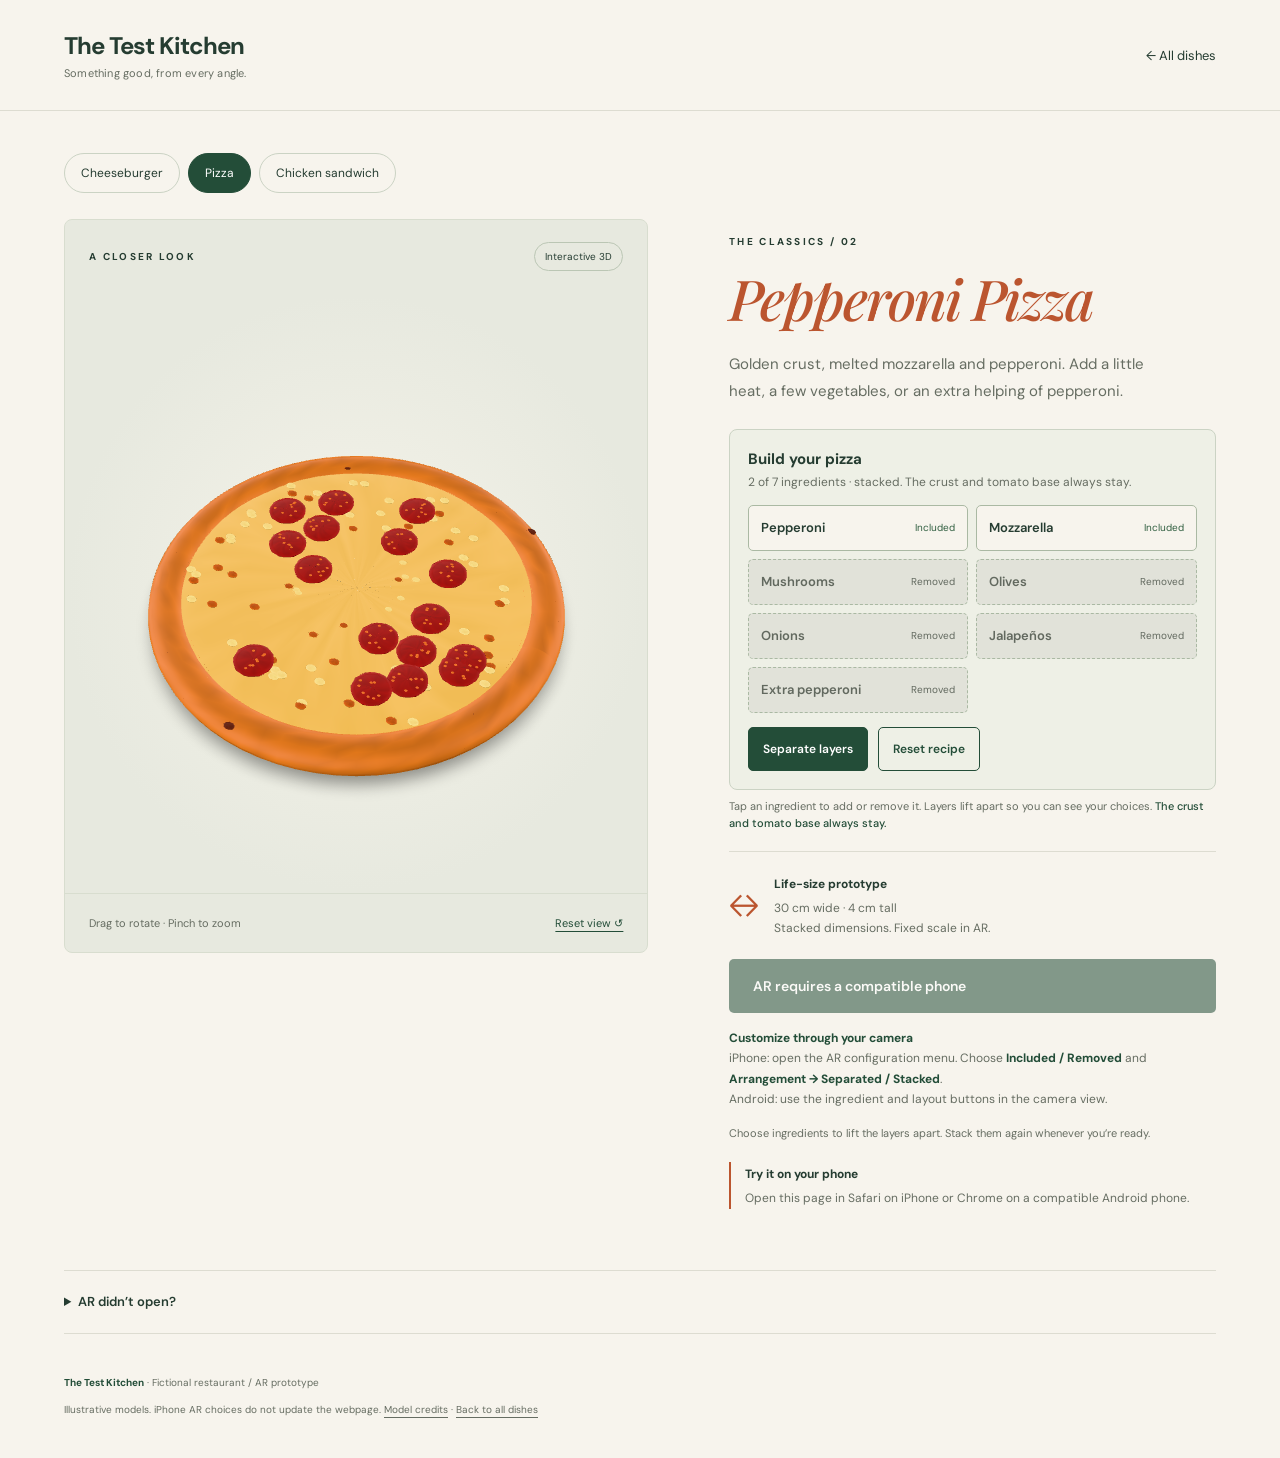
==== dish.html @ 6993d79f "Add pizza and chicken sandwich to a shared AR menu Add menu.html and a separate data-driven viewer f" ====
<!doctype html>
<html lang="en"><head><meta charset="utf-8"><meta name="viewport" content="width=device-width,initial-scale=1"><meta name="theme-color" content="#f7f4ed"><title>Customize your dish · The Test Kitchen</title><link rel="stylesheet" href="styles.css?v=ios-recipe-3"><link rel="stylesheet" href="menu.css?v=menu-1"><script type="module" src="model-viewer.min.js"></script><script type="module" src="dish-viewer.js?v=menu-1"></script></head>
<body><header class="site-header"><a class="wordmark" href="menu.html">The Test Kitchen<span>Something good, from every angle.</span></a><a class="back-link" href="menu.html">← All dishes</a></header>
<main><nav class="dish-nav" aria-label="Choose your dish"><a href="./?v=ios-recipe-3">Cheeseburger</a><a href="dish.html?dish=pizza" data-dish-link="pizza">Pizza</a><a href="dish.html?dish=chicken" data-dish-link="chicken">Chicken sandwich</a></nav>
<section class="experience" aria-labelledby="dish-title"><div class="viewer-panel"><div class="viewer-topline"><span class="eyebrow">A closer look</span><span class="badge">Interactive 3D</span></div>
<model-viewer class="is-loading" id="dish" animation-name="Separate layers" alt="A customizable food prototype" camera-controls touch-action="pan-y" shadow-intensity="1" shadow-softness="1" exposure="1" min-camera-orbit="auto 10deg 0.3m" max-camera-orbit="auto 90deg 1.5m" ar ar-modes="webxr quick-look" ar-scale="fixed" ar-placement="floor" xr-environment loading="eager">
<button slot="ar-button" class="native-ar-button" disabled>View on your table <span aria-hidden="true">↗</span></button><div slot="progress-bar" class="loading-indicator" id="loading-indicator"><span class="spinner" aria-hidden="true"></span>Preparing your dish…</div>
<div class="ar-customizer" id="ar-customizer" role="group" aria-label="Customize your dish in AR"><div class="ar-customizer-title"><strong data-dish-short>Build your dish</strong><p id="ar-recipe-status" role="status" aria-live="polite"></p></div><div class="ingredient-grid" data-ingredient-grid></div><div class="recipe-actions"><button type="button" data-layout disabled>Separate layers</button><button type="button" data-reset disabled>Reset recipe</button></div><p class="ar-placement-hint">Move your phone slowly to find the table, then tap to place.</p><p class="ar-tracking-hint">Finding your table again… Move your phone slowly.</p></div>
</model-viewer><div class="viewer-bottomline"><span>Drag to rotate · Pinch to zoom</span><button class="text-button" id="reset-view" disabled>Reset view ↺</button></div></div>
<div class="details"><p class="eyebrow" id="dish-number">The classics</p><h1 id="dish-title">Your dish.</h1><p class="description" id="dish-description"></p><div class="recipe-customizer"><div class="recipe-heading"><strong data-dish-short>Build your dish</strong><p id="recipe-status" role="status" aria-live="polite"></p></div><div class="ingredient-grid" data-ingredient-grid></div><div class="recipe-actions"><button type="button" data-layout disabled>Separate layers</button><button type="button" data-reset disabled>Reset recipe</button></div></div>
<p class="customizer-note">Tap an ingredient to add or remove it. Layers lift apart so you can see your choices. <strong data-base-note></strong></p><div class="size-note"><span class="size-icon" aria-hidden="true">↔</span><div><strong>Life-size prototype</strong><p><span id="dish-size"></span><br>Stacked dimensions. Fixed scale in AR.</p></div></div>
<button id="launch-ar" class="primary-button" disabled>Loading your dish…</button><p class="ar-instructions"><strong>Customize through your camera</strong><br>iPhone: open the AR configuration menu. Choose <strong>Included / Removed</strong> and <strong>Arrangement → Separated / Stacked</strong>.<br>Android: use the ingredient and layout buttons in the camera view.</p><p id="viewer-status" class="status" role="status" aria-live="polite">The model is loading.</p><button id="retry-ios" class="text-button" hidden>Retry iPhone AR</button><button id="retry" class="text-button" hidden>Try loading again</button><div class="phone-note" id="phone-note" hidden><strong>Try it on your phone</strong><p>Open this page in Safari on iPhone or Chrome on a compatible Android phone.</p></div><noscript><p>Enable JavaScript to customize this dish. <a href="menu.html">Back to all dishes</a>.</p></noscript></div></section>
<details class="help dish-help"><summary>AR didn’t open?</summary><p>Open the page in Safari on iPhone or Chrome on an AR-compatible Android phone. Avoid a social app’s built-in browser. On iPhone, choose AR if the viewer opens in Object mode. If camera placement is unavailable, you can still explore the dish in 3D.</p><p><a id="ios-fallback" rel="ar" aria-disabled="true"><img src="ar-icon.svg" width="18" height="18" alt=""> Open the iPhone AR file</a></p></details></main><footer><p><strong>The Test Kitchen</strong> · Fictional restaurant / AR prototype</p><p>Illustrative models. iPhone AR choices do not update the webpage. <a href="MENU-ASSETS.txt">Model credits</a> · <a href="menu.html">Back to all dishes</a></p></footer></body></html>
---- styles.css ----
@import url('https://fonts.googleapis.com/css2?family=DM+Sans:wght@400;500;600;700&family=Playfair+Display:ital,wght@0,500;0,600;1,500&display=swap');
:root{font-family:'DM Sans',Arial,sans-serif;color:#253c31;background:#f7f4ed;font-synthesis:none;--green:#234d38;--muted:#666d62;--line:#dddcd1;--orange:#bb552f}
*{box-sizing:border-box}body{margin:0}a{color:inherit;text-underline-offset:4px}button{font:inherit;cursor:pointer}button:disabled{cursor:default;opacity:.55}button:focus-visible,a:focus-visible,summary:focus-visible{outline:3px solid #bb552f;outline-offset:5px}[hidden]{display:none!important}
.site-header{max-width:1440px;margin:auto;padding:30px 5%;display:flex;align-items:center;justify-content:space-between;border-bottom:1px solid var(--line);gap:24px}.wordmark{text-decoration:none;font-size:24px;font-weight:700;letter-spacing:-1px}.wordmark span{display:block;font-size:11px;letter-spacing:.2px;font-weight:400;margin-top:5px;color:var(--muted)}.back-link{font-size:13px;text-decoration:none}main{max-width:1440px;margin:auto;padding:42px 5% 0}.experience{display:grid;grid-template-columns:minmax(0,1.2fr) minmax(0,1fr);gap:7%;align-items:center}.viewer-panel{position:relative;background:#e7e9df;border:1px solid #d8ddcf;border-radius:8px;min-width:0;overflow:hidden}.viewer-topline,.viewer-bottomline{display:flex;justify-content:space-between;align-items:center;padding:22px 24px;gap:12px}.eyebrow{text-transform:uppercase;letter-spacing:2.3px;font-size:10px;font-weight:700;margin:0 0 20px}.viewer-topline .eyebrow{margin:0}.badge{font-size:10px;padding:7px 10px;border:1px solid #bbc6b4;border-radius:20px}.viewer-bottomline{font-size:11px;color:var(--muted);border-top:1px solid #d8ddcf;padding:18px 24px}model-viewer{width:100%;height:440px;--poster-color:transparent;--progress-bar-color:var(--green);background:radial-gradient(ellipse at center,#f5f3e9 0%,#e7e9df 70%)}.details{padding:16px 0}h1{font-family:'Playfair Display',Georgia,serif;font-size:clamp(38px,4.4vw,66px);font-weight:500;line-height:1.08;letter-spacing:-2px;margin:0 0 22px}h1 em{font-weight:500;color:var(--orange)}.description{color:var(--muted);font-size:15px;line-height:1.8;max-width:430px}.ingredients{display:flex;flex-wrap:wrap;gap:7px;margin:23px 0}.ingredients span{border:1px solid var(--line);font-size:11px;padding:7px 10px;border-radius:4px}.size-note{display:flex;align-items:center;gap:15px;border-top:1px solid var(--line);padding:20px 0}.size-note strong{font-size:12px}.size-note p{color:var(--muted);font-size:12px;line-height:1.7;margin:5px 0 0}.size-icon{font-size:30px;color:var(--orange)}.primary-button,.native-ar-button{background:var(--green);color:#fff;border:0;border-radius:5px;padding:18px 24px;font-weight:600;font-size:14px}.primary-button{width:100%;text-align:left;display:flex;justify-content:space-between;align-items:center}.primary-button:hover:not(:disabled),.native-ar-button:hover{background:#173d29}.native-ar-button{position:absolute;bottom:20px;left:50%;transform:translateX(-50%);white-space:nowrap;box-shadow:0 3px 18px #26372a22}.native-ar-button span{margin-left:16px}.text-button{background:none;border:0;padding:4px 0;color:var(--green);font-size:11px;text-decoration:underline;text-underline-offset:4px}.status{font-size:11px;line-height:1.7;color:var(--muted);min-height:20px;margin:10px 0}.phone-note{border-left:2px solid var(--orange);padding-left:14px;margin-top:18px}.phone-note strong{font-size:12px}.phone-note p{font-size:12px;line-height:1.7;color:var(--muted);margin:5px 0}.loading-indicator{position:absolute;inset:0;display:flex;align-items:center;justify-content:center;gap:12px;font-size:13px;background:#e7e9df}.spinner{height:18px;width:18px;border:2px solid #b9c6b2;border-top-color:var(--green);border-radius:50%;animation:spin .7s linear infinite}@keyframes spin{to{transform:rotate(360deg)}}.how-to{display:grid;grid-template-columns:1fr 2fr;gap:8%;border-top:1px solid var(--line);margin-top:64px;padding:40px 0}.how-to h2{font-family:'Playfair Display',Georgia,serif;font-size:29px;line-height:1.25;font-weight:500;margin:0}.how-to ol{list-style:none;margin:0;padding:0;display:grid;grid-template-columns:repeat(3,1fr);gap:26px}.step{color:var(--orange);font-size:11px;letter-spacing:1px}.how-to h3{font-size:12px;margin:14px 0 8px}.how-to li p{font-size:12px;line-height:1.75;color:var(--muted);margin:0}.help{border-top:1px solid var(--line);border-bottom:1px solid var(--line);padding:20px 0;font-size:13px;line-height:1.7}.help summary{cursor:pointer;font-weight:600}.help p{max-width:780px;color:var(--muted)}.help img{vertical-align:middle}.error{color:#9c3126}footer{max-width:1440px;margin:0 auto;padding:30px 5%;font-size:10px;line-height:1.7;color:var(--muted)}footer strong{color:var(--green)}
@media(max-width:760px){.site-header{padding:20px 6%;gap:10px}.wordmark{font-size:20px}.wordmark span{font-size:9px}.back-link{font-size:11px}main{padding:24px 6% 0}.experience{grid-template-columns:1fr;gap:28px}.viewer-topline{padding:16px}.viewer-bottomline{padding:14px 16px;font-size:10px}model-viewer{height:340px;max-height:50svh;min-height:250px}.details{padding:0}h1{font-size:46px;letter-spacing:-1.5px}h1 br{display:none}h1 em{display:block}.description{font-size:14px;max-width:none}.eyebrow{margin-bottom:14px}.how-to{grid-template-columns:1fr;gap:28px;margin-top:36px;padding:30px 0}.how-to ol{grid-template-columns:1fr;gap:23px}.how-to li{display:flex;gap:20px}.step{padding-top:3px}.how-to h3{margin:0 0 5px}.how-to h2{font-size:28px}.how-to h2 br{display:none}.primary-button{font-size:15px}footer{padding:24px 6%}.native-ar-button{padding:14px 18px;font-size:12px}}
@media(prefers-reduced-motion:reduce){.spinner{animation:none}}

.customizer{display:flex;align-items:center;justify-content:space-between;gap:16px;border:1px solid #cbd3c4;background:#eef0e6;border-radius:6px;padding:17px 18px;margin-top:24px}.customizer strong{font-size:13px}.customizer p{font-size:12px;color:var(--muted);margin:5px 0 0}.customizer button{font-size:13px;font-weight:600;background:transparent;border:1px solid var(--green);color:var(--green);padding:12px 16px;border-radius:4px;min-height:44px;white-space:nowrap}.customizer button:hover:not(:disabled){background:#dde4d5}.customizer button[aria-pressed="true"]{background:var(--green);color:white}.customizer-note{font-size:11px;color:var(--muted);line-height:1.6;margin:8px 0 18px}#cheese-chip.omitted{text-decoration:line-through;opacity:.5}.is-loading .native-ar-button{display:none!important}#ios-fallback[aria-disabled="true"]{pointer-events:none;opacity:.5}
.customizer button[aria-pressed="true"]:hover:not(:disabled){background:#173d29}

.ar-instructions{font-size:12px;line-height:1.7;color:var(--muted);margin:15px 0}.ar-instructions strong{color:var(--green)}
.ar-customizer{display:none;position:absolute;left:16px;right:16px;bottom:max(24px,env(safe-area-inset-bottom));max-width:460px;margin:auto;padding:18px;border-radius:12px;background:#f7f4edf5;color:#253c31;box-shadow:0 4px 24px #0003;grid-template-columns:1fr auto;gap:12px;align-items:center;pointer-events:auto}
.ar-customizer strong{font-size:16px}.ar-customizer p{font-size:13px;line-height:1.5;margin:5px 0 0}.ar-customizer button{border:0;border-radius:6px;background:#234d38;color:white;font-size:16px;font-weight:600;min-height:48px;padding:12px 16px}.ar-customizer .ar-placement-hint,.ar-customizer .ar-tracking-hint{grid-column:1 / -1;margin:0}.ar-tracking-hint{display:none}
model-viewer[ar-status="session-started"] .ar-customizer,model-viewer[ar-status="object-placed"] .ar-customizer{display:grid}
model-viewer[ar-status="object-placed"] .ar-placement-hint{display:none}
model-viewer[ar-tracking="not-tracking"] .ar-tracking-hint{display:block}
model-viewer[ar-tracking="not-tracking"] .ar-placement-hint{display:none}
model-viewer[ar-status="session-started"] .loading-indicator,model-viewer[ar-status="object-placed"] .loading-indicator{display:none}

.recipe-customizer{margin:24px 0 0;padding:18px;background:#eef0e6;border:1px solid #cbd3c4;border-radius:8px}.recipe-heading strong{font-size:15px}.recipe-heading p{font-size:12px;color:var(--muted);margin:5px 0 15px}.ingredient-grid{display:grid;grid-template-columns:1fr 1fr;gap:8px}.ingredient-grid button{display:flex;align-items:center;justify-content:space-between;gap:8px;min-height:46px;padding:10px 12px;border-radius:5px;border:1px solid #aab9a3;background:#f7f4ed;color:#253c31;text-align:left;font-size:13px;font-weight:600}.ingredient-grid button[aria-pressed="false"]{background:#e1e2d9;border-style:dashed;color:#62695f}.ingredient-state{font-size:10px;font-weight:400}.ingredient-grid button[aria-pressed="true"] .ingredient-state{color:#315f41}.recipe-actions{display:flex;flex-wrap:wrap;gap:10px;margin-top:14px}.recipe-actions button{border-radius:5px;min-height:44px;padding:10px 14px;font-size:12px;font-weight:600;background:#234d38;color:white;border:1px solid #234d38}.recipe-actions button[data-reset]{background:transparent;color:#234d38}.ar-customizer{max-width:470px;display:none;padding:14px;max-height:48svh;overflow:auto;grid-template-columns:1fr;gap:0}.ar-customizer-title p{margin:3px 0 10px}.ar-customizer .ingredient-grid{gap:6px}.ar-customizer .ingredient-grid button{font-size:13px;padding:9px 11px;min-height:44px;background:#f7f4ed;color:#253c31;border:1px solid #aab9a3}.ar-customizer .ingredient-grid button[aria-pressed="false"]{background:#e1e2d9;border-style:dashed;color:#62695f}.ar-customizer .recipe-actions{margin-top:10px}.ar-customizer .recipe-actions button{font-size:13px;padding:10px 12px;min-height:44px}.ar-customizer .ar-placement-hint,.ar-customizer .ar-tracking-hint{margin-top:10px;font-size:11px}.ar-customizer .recipe-actions button[data-reset]{color:#234d38;background:transparent}
@media(min-width:761px){.experience{align-items:start}.viewer-panel{position:sticky;top:24px}model-viewer{height:600px}}
@media(max-width:760px){.experience{display:block}.viewer-panel{position:sticky;top:0;z-index:5;box-shadow:0 4px 14px #253c3114}.details{margin-top:24px}.viewer-topline{padding:10px 14px}.viewer-bottomline{padding:9px 14px}model-viewer{height:255px;min-height:210px;max-height:32svh}.recipe-customizer{padding:14px}.ingredient-grid button{padding:10px;font-size:12px}.ingredient-state{font-size:9px}}
---- menu.css ----
.menu-intro{display:flex;align-items:center;justify-content:space-between;gap:40px;padding:24px 0 36px}.menu-intro h1{font-size:clamp(46px,6vw,84px);margin:0}.menu-intro>p{max-width:380px;font-size:16px;line-height:1.9;color:var(--muted)}.menu-cards{display:grid;grid-template-columns:repeat(3,minmax(0,1fr));gap:24px}.dish-card{text-decoration:none;display:block;border:1px solid var(--line);border-radius:9px;overflow:hidden;background:#eeeee5;transition:transform .2s}.dish-card:hover{transform:translateY(-4px)}.card-image{position:relative;background:#e7e9df;aspect-ratio:900/660;overflow:hidden}.card-image img{display:block;width:100%;height:100%;object-fit:cover}.card-image .badge{position:absolute;left:16px;top:16px;background:#f7f4eddf}.card-body{padding:23px}.card-body h2{font-family:'Playfair Display',Georgia,serif;font-weight:500;font-size:27px;margin:0 0 12px;letter-spacing:-.7px}.card-body p{font-size:13px;line-height:1.8;color:var(--muted);min-height:70px;margin:0}.card-action{display:flex;justify-content:space-between;padding-top:20px;margin-top:16px;border-top:1px solid #cfd4c6;font-size:13px;font-weight:600}.card-action>span{font-size:19px}.menu-guide{padding:46px 0;margin-top:48px;border-top:1px solid var(--line);max-width:740px}.menu-guide h2{font-family:'Playfair Display',Georgia,serif;font-size:32px;font-weight:500;margin:0 0 18px}.menu-guide>p:last-child{font-size:14px;color:var(--muted);line-height:1.9}.dish-nav{display:flex;gap:8px;margin-bottom:26px;flex-wrap:wrap}.dish-nav a{font-size:12px;text-decoration:none;padding:11px 16px;border:1px solid #cbd3c4;border-radius:24px}.dish-nav a[aria-current="page"]{color:white;background:var(--green);border-color:var(--green)}.dish-help{margin-top:40px}#dish-title{color:var(--orange);font-style:italic}.ar-customizer-title p{font-size:11px}.ar-customizer{max-height:50svh}.customizer-note strong{font-weight:500;color:var(--green)}
@media(max-width:900px){.menu-cards{gap:14px}.card-body{padding:18px}.card-body h2{font-size:24px}.card-body p{min-height:92px}}
@media(max-width:700px){.menu-intro{display:block;padding:6px 0 26px}.menu-intro h1 br{display:none}.menu-intro h1 em{display:inline}.menu-intro>p{font-size:14px}.menu-cards{grid-template-columns:1fr;gap:24px}.card-body p{min-height:0}.card-image{max-height:270px}.menu-guide{margin-top:32px;padding:30px 0}.dish-nav{gap:6px}.dish-nav a{font-size:11px;padding:10px 12px}.card-body h2{font-size:28px}}
@media(prefers-reduced-motion:reduce){.dish-card{transition:none}}
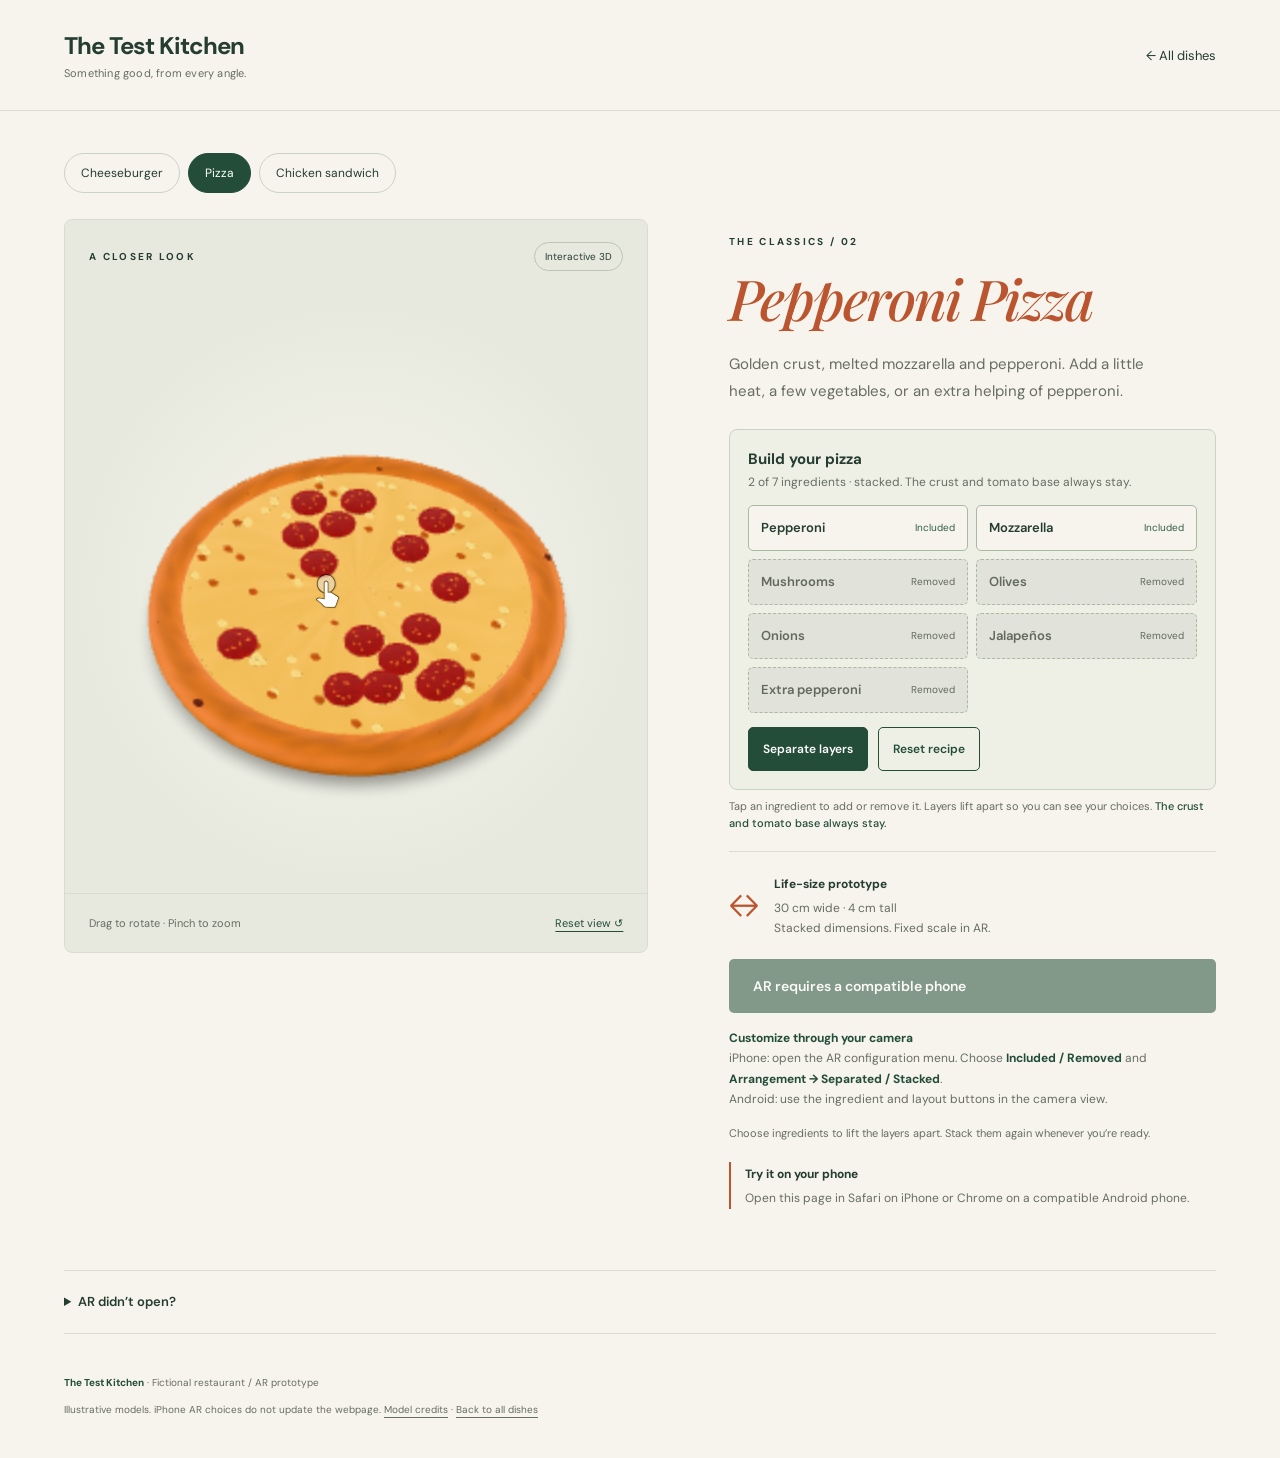
==== commit 7b555f67: "Correct iPhone dish colors and flatten ingredient configurations Bake food colors into embedded RGBA" ====
--- a/dish.html
+++ b/dish.html
@@ -1,7 +1,7 @@
 <!doctype html>
-<html lang="en"><head><meta charset="utf-8"><meta name="viewport" content="width=device-width,initial-scale=1"><meta name="theme-color" content="#f7f4ed"><title>Customize your dish · The Test Kitchen</title><link rel="stylesheet" href="styles.css?v=ios-recipe-3"><link rel="stylesheet" href="menu.css?v=menu-1"><script type="module" src="model-viewer.min.js"></script><script type="module" src="dish-viewer.js?v=menu-1"></script></head>
+<html lang="en"><head><meta charset="utf-8"><meta name="viewport" content="width=device-width,initial-scale=1"><meta name="theme-color" content="#f7f4ed"><title>Customize your dish · The Test Kitchen</title><link rel="stylesheet" href="styles.css?v=ios-recipe-3"><link rel="stylesheet" href="menu.css?v=menu-1"><script type="module" src="model-viewer.min.js"></script><script type="module" src="dish-viewer.js?v=menu-2"></script></head>
 <body><header class="site-header"><a class="wordmark" href="menu.html">The Test Kitchen<span>Something good, from every angle.</span></a><a class="back-link" href="menu.html">← All dishes</a></header>
-<main><nav class="dish-nav" aria-label="Choose your dish"><a href="./?v=ios-recipe-3">Cheeseburger</a><a href="dish.html?dish=pizza" data-dish-link="pizza">Pizza</a><a href="dish.html?dish=chicken" data-dish-link="chicken">Chicken sandwich</a></nav>
+<main><nav class="dish-nav" aria-label="Choose your dish"><a href="./?v=ios-recipe-3">Cheeseburger</a><a href="dish.html?dish=pizza&amp;v=ios-menu-2" data-dish-link="pizza">Pizza</a><a href="dish.html?dish=chicken&amp;v=ios-menu-2" data-dish-link="chicken">Chicken sandwich</a></nav>
 <section class="experience" aria-labelledby="dish-title"><div class="viewer-panel"><div class="viewer-topline"><span class="eyebrow">A closer look</span><span class="badge">Interactive 3D</span></div>
 <model-viewer class="is-loading" id="dish" animation-name="Separate layers" alt="A customizable food prototype" camera-controls touch-action="pan-y" shadow-intensity="1" shadow-softness="1" exposure="1" min-camera-orbit="auto 10deg 0.3m" max-camera-orbit="auto 90deg 1.5m" ar ar-modes="webxr quick-look" ar-scale="fixed" ar-placement="floor" xr-environment loading="eager">
 <button slot="ar-button" class="native-ar-button" disabled>View on your table <span aria-hidden="true">↗</span></button><div slot="progress-bar" class="loading-indicator" id="loading-indicator"><span class="spinner" aria-hidden="true"></span>Preparing your dish…</div>
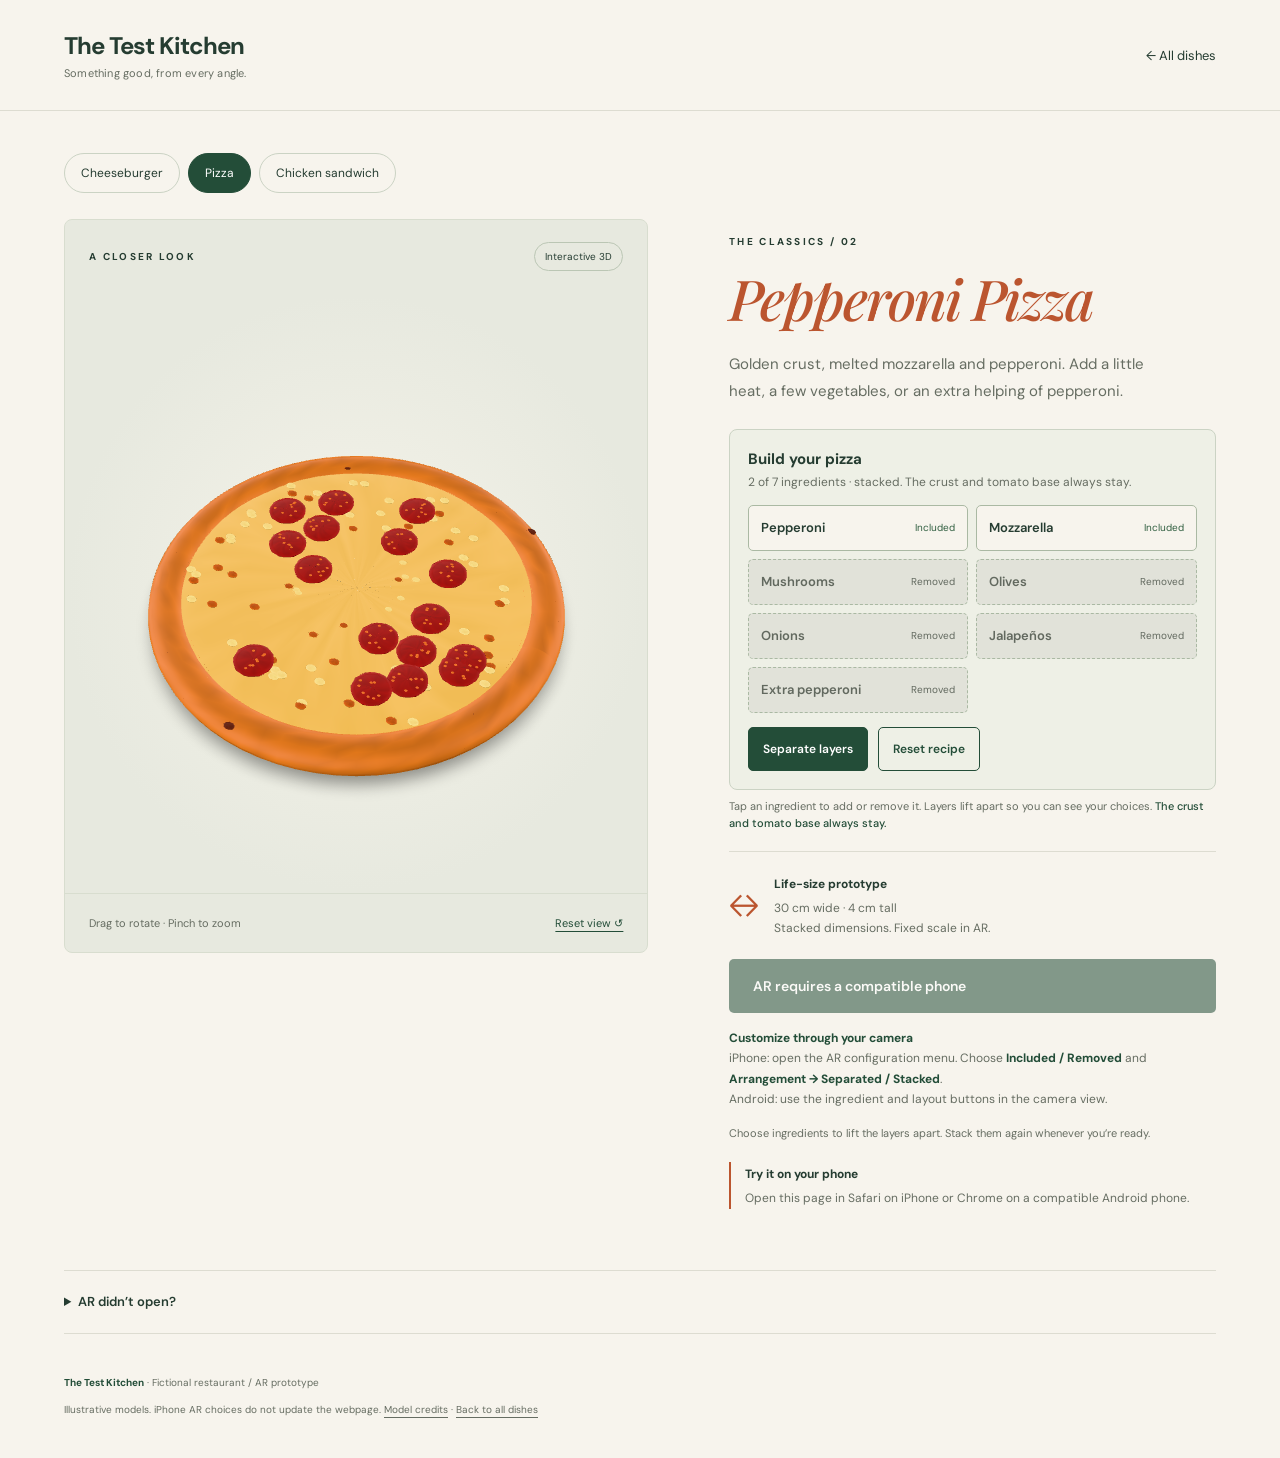
==== commit 0464a74d: "Tighten sandwich stack and isolate iPhone arrangement poses Flatten the cut faces of the sandwich bu" ====
--- a/dish.html
+++ b/dish.html
@@ -1,7 +1,7 @@
 <!doctype html>
-<html lang="en"><head><meta charset="utf-8"><meta name="viewport" content="width=device-width,initial-scale=1"><meta name="theme-color" content="#f7f4ed"><title>Customize your dish · The Test Kitchen</title><link rel="stylesheet" href="styles.css?v=ios-recipe-3"><link rel="stylesheet" href="menu.css?v=menu-1"><script type="module" src="model-viewer.min.js"></script><script type="module" src="dish-viewer.js?v=menu-2"></script></head>
+<html lang="en"><head><meta charset="utf-8"><meta name="viewport" content="width=device-width,initial-scale=1"><meta name="theme-color" content="#f7f4ed"><title>Customize your dish · The Test Kitchen</title><link rel="stylesheet" href="styles.css?v=ios-recipe-3"><link rel="stylesheet" href="menu.css?v=menu-1"><script type="module" src="model-viewer.min.js"></script><script type="module" src="dish-viewer.js?v=menu-3"></script></head>
 <body><header class="site-header"><a class="wordmark" href="menu.html">The Test Kitchen<span>Something good, from every angle.</span></a><a class="back-link" href="menu.html">← All dishes</a></header>
-<main><nav class="dish-nav" aria-label="Choose your dish"><a href="./?v=ios-recipe-3">Cheeseburger</a><a href="dish.html?dish=pizza&amp;v=ios-menu-2" data-dish-link="pizza">Pizza</a><a href="dish.html?dish=chicken&amp;v=ios-menu-2" data-dish-link="chicken">Chicken sandwich</a></nav>
+<main><nav class="dish-nav" aria-label="Choose your dish"><a href="./?v=ios-recipe-3">Cheeseburger</a><a href="dish.html?dish=pizza&amp;v=ios-menu-3" data-dish-link="pizza">Pizza</a><a href="dish.html?dish=chicken&amp;v=ios-menu-3" data-dish-link="chicken">Chicken sandwich</a></nav>
 <section class="experience" aria-labelledby="dish-title"><div class="viewer-panel"><div class="viewer-topline"><span class="eyebrow">A closer look</span><span class="badge">Interactive 3D</span></div>
 <model-viewer class="is-loading" id="dish" animation-name="Separate layers" alt="A customizable food prototype" camera-controls touch-action="pan-y" shadow-intensity="1" shadow-softness="1" exposure="1" min-camera-orbit="auto 10deg 0.3m" max-camera-orbit="auto 90deg 1.5m" ar ar-modes="webxr quick-look" ar-scale="fixed" ar-placement="floor" xr-environment loading="eager">
 <button slot="ar-button" class="native-ar-button" disabled>View on your table <span aria-hidden="true">↗</span></button><div slot="progress-bar" class="loading-indicator" id="loading-indicator"><span class="spinner" aria-hidden="true"></span>Preparing your dish…</div>
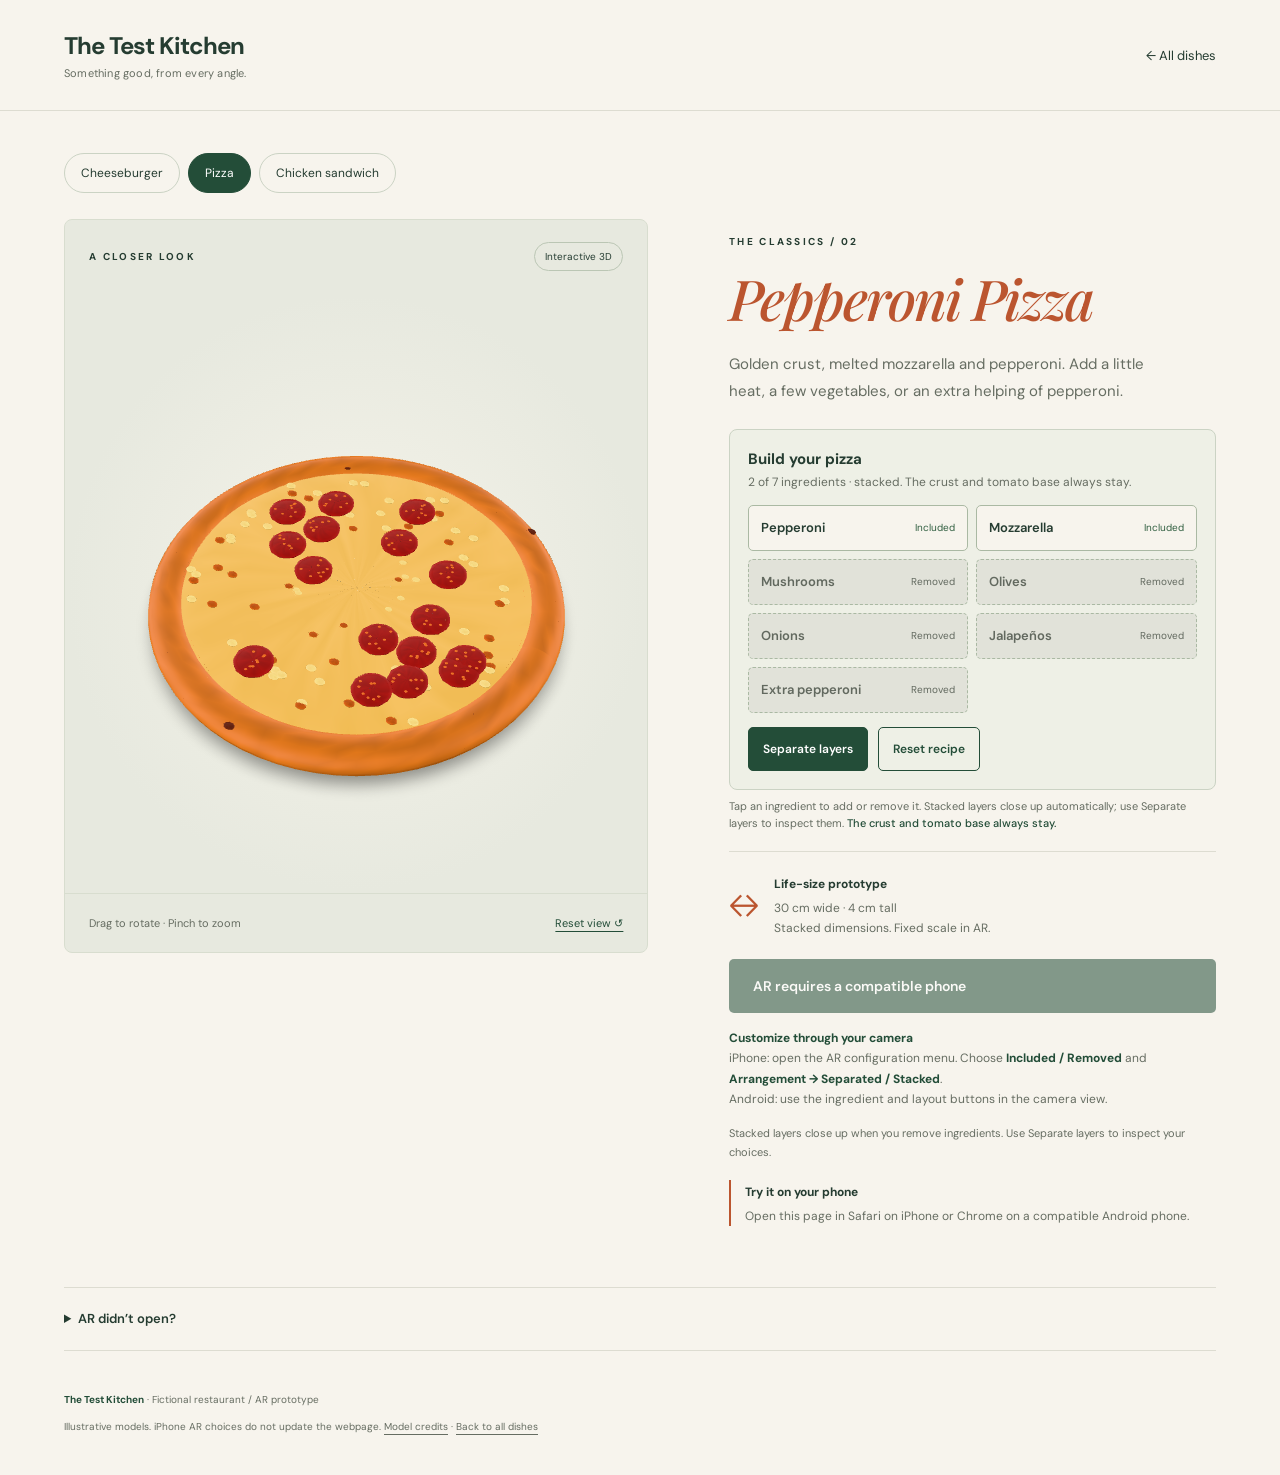
==== commit 57ad2c23: "Close ingredient-removal gaps for every stacked menu item Give burger, pizza and chicken sandwich re" ====
--- a/dish.html
+++ b/dish.html
@@ -1,13 +1,13 @@
 <!doctype html>
-<html lang="en"><head><meta charset="utf-8"><meta name="viewport" content="width=device-width,initial-scale=1"><meta name="theme-color" content="#f7f4ed"><title>Customize your dish · The Test Kitchen</title><link rel="stylesheet" href="styles.css?v=ios-recipe-3"><link rel="stylesheet" href="menu.css?v=menu-1"><script type="module" src="model-viewer.min.js"></script><script type="module" src="dish-viewer.js?v=menu-3"></script></head>
+<html lang="en"><head><meta charset="utf-8"><meta name="viewport" content="width=device-width,initial-scale=1"><meta name="theme-color" content="#f7f4ed"><title>Customize your dish · The Test Kitchen</title><link rel="stylesheet" href="styles.css?v=compact-4"><link rel="stylesheet" href="menu.css?v=menu-1"><script type="module" src="model-viewer.min.js"></script><script type="module" src="dish-viewer.js?v=menu-4"></script></head>
 <body><header class="site-header"><a class="wordmark" href="menu.html">The Test Kitchen<span>Something good, from every angle.</span></a><a class="back-link" href="menu.html">← All dishes</a></header>
-<main><nav class="dish-nav" aria-label="Choose your dish"><a href="./?v=ios-recipe-3">Cheeseburger</a><a href="dish.html?dish=pizza&amp;v=ios-menu-3" data-dish-link="pizza">Pizza</a><a href="dish.html?dish=chicken&amp;v=ios-menu-3" data-dish-link="chicken">Chicken sandwich</a></nav>
+<main><nav class="dish-nav" aria-label="Choose your dish"><a href="./?v=compact-4">Cheeseburger</a><a href="dish.html?dish=pizza&amp;v=ios-menu-4" data-dish-link="pizza">Pizza</a><a href="dish.html?dish=chicken&amp;v=ios-menu-4" data-dish-link="chicken">Chicken sandwich</a></nav>
 <section class="experience" aria-labelledby="dish-title"><div class="viewer-panel"><div class="viewer-topline"><span class="eyebrow">A closer look</span><span class="badge">Interactive 3D</span></div>
-<model-viewer class="is-loading" id="dish" animation-name="Separate layers" alt="A customizable food prototype" camera-controls touch-action="pan-y" shadow-intensity="1" shadow-softness="1" exposure="1" min-camera-orbit="auto 10deg 0.3m" max-camera-orbit="auto 90deg 1.5m" ar ar-modes="webxr quick-look" ar-scale="fixed" ar-placement="floor" xr-environment loading="eager">
+<model-viewer class="is-loading" id="dish" animation-name="Recipe_3" alt="A customizable food prototype" camera-controls touch-action="pan-y" shadow-intensity="1" shadow-softness="1" exposure="1" min-camera-orbit="auto 10deg 0.3m" max-camera-orbit="auto 90deg 1.5m" ar ar-modes="webxr quick-look" ar-scale="fixed" ar-placement="floor" xr-environment loading="eager">
 <button slot="ar-button" class="native-ar-button" disabled>View on your table <span aria-hidden="true">↗</span></button><div slot="progress-bar" class="loading-indicator" id="loading-indicator"><span class="spinner" aria-hidden="true"></span>Preparing your dish…</div>
 <div class="ar-customizer" id="ar-customizer" role="group" aria-label="Customize your dish in AR"><div class="ar-customizer-title"><strong data-dish-short>Build your dish</strong><p id="ar-recipe-status" role="status" aria-live="polite"></p></div><div class="ingredient-grid" data-ingredient-grid></div><div class="recipe-actions"><button type="button" data-layout disabled>Separate layers</button><button type="button" data-reset disabled>Reset recipe</button></div><p class="ar-placement-hint">Move your phone slowly to find the table, then tap to place.</p><p class="ar-tracking-hint">Finding your table again… Move your phone slowly.</p></div>
 </model-viewer><div class="viewer-bottomline"><span>Drag to rotate · Pinch to zoom</span><button class="text-button" id="reset-view" disabled>Reset view ↺</button></div></div>
 <div class="details"><p class="eyebrow" id="dish-number">The classics</p><h1 id="dish-title">Your dish.</h1><p class="description" id="dish-description"></p><div class="recipe-customizer"><div class="recipe-heading"><strong data-dish-short>Build your dish</strong><p id="recipe-status" role="status" aria-live="polite"></p></div><div class="ingredient-grid" data-ingredient-grid></div><div class="recipe-actions"><button type="button" data-layout disabled>Separate layers</button><button type="button" data-reset disabled>Reset recipe</button></div></div>
-<p class="customizer-note">Tap an ingredient to add or remove it. Layers lift apart so you can see your choices. <strong data-base-note></strong></p><div class="size-note"><span class="size-icon" aria-hidden="true">↔</span><div><strong>Life-size prototype</strong><p><span id="dish-size"></span><br>Stacked dimensions. Fixed scale in AR.</p></div></div>
+<p class="customizer-note">Tap an ingredient to add or remove it. Stacked layers close up automatically; use Separate layers to inspect them. <strong data-base-note></strong></p><div class="size-note"><span class="size-icon" aria-hidden="true">↔</span><div><strong>Life-size prototype</strong><p><span id="dish-size"></span><br>Stacked dimensions. Fixed scale in AR.</p></div></div>
 <button id="launch-ar" class="primary-button" disabled>Loading your dish…</button><p class="ar-instructions"><strong>Customize through your camera</strong><br>iPhone: open the AR configuration menu. Choose <strong>Included / Removed</strong> and <strong>Arrangement → Separated / Stacked</strong>.<br>Android: use the ingredient and layout buttons in the camera view.</p><p id="viewer-status" class="status" role="status" aria-live="polite">The model is loading.</p><button id="retry-ios" class="text-button" hidden>Retry iPhone AR</button><button id="retry" class="text-button" hidden>Try loading again</button><div class="phone-note" id="phone-note" hidden><strong>Try it on your phone</strong><p>Open this page in Safari on iPhone or Chrome on a compatible Android phone.</p></div><noscript><p>Enable JavaScript to customize this dish. <a href="menu.html">Back to all dishes</a>.</p></noscript></div></section>
 <details class="help dish-help"><summary>AR didn’t open?</summary><p>Open the page in Safari on iPhone or Chrome on an AR-compatible Android phone. Avoid a social app’s built-in browser. On iPhone, choose AR if the viewer opens in Object mode. If camera placement is unavailable, you can still explore the dish in 3D.</p><p><a id="ios-fallback" rel="ar" aria-disabled="true"><img src="ar-icon.svg" width="18" height="18" alt=""> Open the iPhone AR file</a></p></details></main><footer><p><strong>The Test Kitchen</strong> · Fictional restaurant / AR prototype</p><p>Illustrative models. iPhone AR choices do not update the webpage. <a href="MENU-ASSETS.txt">Model credits</a> · <a href="menu.html">Back to all dishes</a></p></footer></body></html>
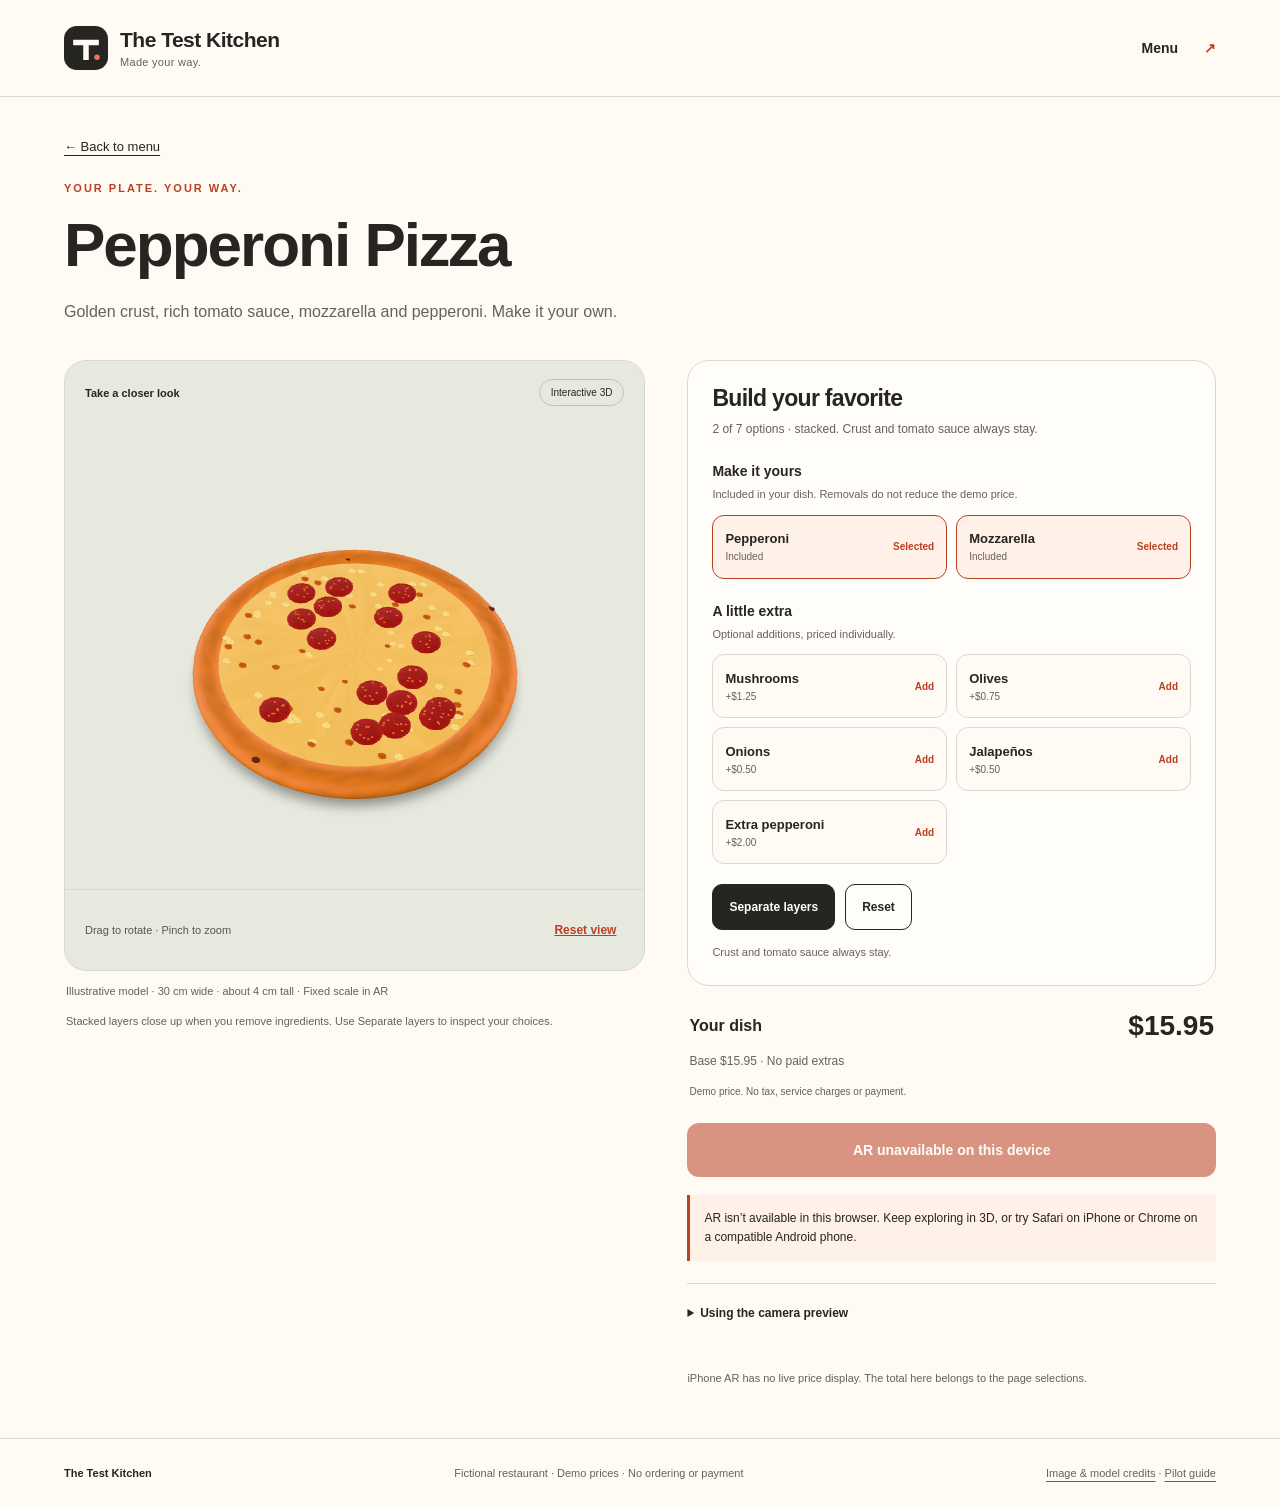
==== commit 4c90f572: "Redesign the shared restaurant menu with demo pricing and pilot tools Replace duplicated customer sc" ====
--- a/dish.html
+++ b/dish.html
@@ -1,13 +1 @@
-<!doctype html>
-<html lang="en"><head><meta charset="utf-8"><meta name="viewport" content="width=device-width,initial-scale=1"><meta name="theme-color" content="#f7f4ed"><title>Customize your dish · The Test Kitchen</title><link rel="stylesheet" href="styles.css?v=compact-4"><link rel="stylesheet" href="menu.css?v=menu-1"><script type="module" src="model-viewer.min.js"></script><script type="module" src="dish-viewer.js?v=menu-4"></script></head>
-<body><header class="site-header"><a class="wordmark" href="menu.html">The Test Kitchen<span>Something good, from every angle.</span></a><a class="back-link" href="menu.html">← All dishes</a></header>
-<main><nav class="dish-nav" aria-label="Choose your dish"><a href="./?v=compact-4">Cheeseburger</a><a href="dish.html?dish=pizza&amp;v=ios-menu-4" data-dish-link="pizza">Pizza</a><a href="dish.html?dish=chicken&amp;v=ios-menu-4" data-dish-link="chicken">Chicken sandwich</a></nav>
-<section class="experience" aria-labelledby="dish-title"><div class="viewer-panel"><div class="viewer-topline"><span class="eyebrow">A closer look</span><span class="badge">Interactive 3D</span></div>
-<model-viewer class="is-loading" id="dish" animation-name="Recipe_3" alt="A customizable food prototype" camera-controls touch-action="pan-y" shadow-intensity="1" shadow-softness="1" exposure="1" min-camera-orbit="auto 10deg 0.3m" max-camera-orbit="auto 90deg 1.5m" ar ar-modes="webxr quick-look" ar-scale="fixed" ar-placement="floor" xr-environment loading="eager">
-<button slot="ar-button" class="native-ar-button" disabled>View on your table <span aria-hidden="true">↗</span></button><div slot="progress-bar" class="loading-indicator" id="loading-indicator"><span class="spinner" aria-hidden="true"></span>Preparing your dish…</div>
-<div class="ar-customizer" id="ar-customizer" role="group" aria-label="Customize your dish in AR"><div class="ar-customizer-title"><strong data-dish-short>Build your dish</strong><p id="ar-recipe-status" role="status" aria-live="polite"></p></div><div class="ingredient-grid" data-ingredient-grid></div><div class="recipe-actions"><button type="button" data-layout disabled>Separate layers</button><button type="button" data-reset disabled>Reset recipe</button></div><p class="ar-placement-hint">Move your phone slowly to find the table, then tap to place.</p><p class="ar-tracking-hint">Finding your table again… Move your phone slowly.</p></div>
-</model-viewer><div class="viewer-bottomline"><span>Drag to rotate · Pinch to zoom</span><button class="text-button" id="reset-view" disabled>Reset view ↺</button></div></div>
-<div class="details"><p class="eyebrow" id="dish-number">The classics</p><h1 id="dish-title">Your dish.</h1><p class="description" id="dish-description"></p><div class="recipe-customizer"><div class="recipe-heading"><strong data-dish-short>Build your dish</strong><p id="recipe-status" role="status" aria-live="polite"></p></div><div class="ingredient-grid" data-ingredient-grid></div><div class="recipe-actions"><button type="button" data-layout disabled>Separate layers</button><button type="button" data-reset disabled>Reset recipe</button></div></div>
-<p class="customizer-note">Tap an ingredient to add or remove it. Stacked layers close up automatically; use Separate layers to inspect them. <strong data-base-note></strong></p><div class="size-note"><span class="size-icon" aria-hidden="true">↔</span><div><strong>Life-size prototype</strong><p><span id="dish-size"></span><br>Stacked dimensions. Fixed scale in AR.</p></div></div>
-<button id="launch-ar" class="primary-button" disabled>Loading your dish…</button><p class="ar-instructions"><strong>Customize through your camera</strong><br>iPhone: open the AR configuration menu. Choose <strong>Included / Removed</strong> and <strong>Arrangement → Separated / Stacked</strong>.<br>Android: use the ingredient and layout buttons in the camera view.</p><p id="viewer-status" class="status" role="status" aria-live="polite">The model is loading.</p><button id="retry-ios" class="text-button" hidden>Retry iPhone AR</button><button id="retry" class="text-button" hidden>Try loading again</button><div class="phone-note" id="phone-note" hidden><strong>Try it on your phone</strong><p>Open this page in Safari on iPhone or Chrome on a compatible Android phone.</p></div><noscript><p>Enable JavaScript to customize this dish. <a href="menu.html">Back to all dishes</a>.</p></noscript></div></section>
-<details class="help dish-help"><summary>AR didn’t open?</summary><p>Open the page in Safari on iPhone or Chrome on an AR-compatible Android phone. Avoid a social app’s built-in browser. On iPhone, choose AR if the viewer opens in Object mode. If camera placement is unavailable, you can still explore the dish in 3D.</p><p><a id="ios-fallback" rel="ar" aria-disabled="true"><img src="ar-icon.svg" width="18" height="18" alt=""> Open the iPhone AR file</a></p></details></main><footer><p><strong>The Test Kitchen</strong> · Fictional restaurant / AR prototype</p><p>Illustrative models. iPhone AR choices do not update the webpage. <a href="MENU-ASSETS.txt">Model credits</a> · <a href="menu.html">Back to all dishes</a></p></footer></body></html>
+<!doctype html><html lang="en"><head><meta charset="utf-8"><meta name="viewport" content="width=device-width,initial-scale=1,viewport-fit=cover"><meta name="theme-color" content="#fffaf3"><meta name="description" content="Explore three favorites, customize your ingredients, and preview your dish on your table."><title>The Test Kitchen</title><link rel="icon" href="brand-mark.svg"><link rel="stylesheet" href="app.css?v=5"><script type="module" src="app.js?v=5"></script></head><body><a class="skip-link" href="#app">Skip to content</a><div id="app"><main class="empty-state"><h1>The Test Kitchen</h1><p role="status">Loading the menu…</p></main></div><noscript><p>Enable JavaScript to customize dishes. <a href="https://sites.google.com/view/the-test-kitchen-menu-demo">Visit the original menu</a>.</p></noscript></body></html>
--- a/app.css
+++ b/app.css
@@ -0,0 +1,4 @@
+:root{font-family:Arial,Helvetica,sans-serif;color:var(--text);background:var(--background);--background:#fffaf3;--text:#262522;--accent:#b94123;--accentSoft:#fff0e8;--muted:#66615b;--line:#ded7ce;--radius:22px}*{box-sizing:border-box}body{margin:0}button,a,input{touch-action:manipulation}a{color:inherit;text-underline-offset:4px}button{font:inherit;cursor:pointer}button:disabled{cursor:default;opacity:.55}button:focus-visible,a:focus-visible,summary:focus-visible{outline:3px solid var(--accent);outline-offset:4px}[hidden]{display:none!important}.skip-link{position:absolute;top:-80px;left:20px;background:var(--text);color:white;padding:16px;z-index:30}.skip-link:focus{top:8px}.site-header{max-width:1320px;margin:auto;padding:26px 5%;display:flex;align-items:center;justify-content:space-between;border-bottom:1px solid var(--line);gap:20px}.wordmark{display:flex;gap:12px;align-items:center;text-decoration:none;font-weight:800;font-size:21px;letter-spacing:-.5px}.wordmark small{display:block;font-size:11px;font-weight:400;letter-spacing:.3px;margin-top:4px;color:var(--muted)}.back-link{font-size:14px;font-weight:700;text-decoration:none;padding:14px 0}.back-link span{margin-left:22px;color:var(--accent)}main{max-width:1320px;padding:36px 5% 0;margin:auto}.eyebrow{font-size:11px;font-weight:800;letter-spacing:2px;text-transform:uppercase;color:var(--accent);margin:0 0 20px}h1,h2,p{margin-top:0}h1{font-size:clamp(42px,6vw,76px);line-height:1.01;letter-spacing:-3px;font-weight:800;margin-bottom:22px}.menu-intro{padding:18px 0 34px;max-width:850px}.menu-intro>p:not(.eyebrow){max-width:520px;color:var(--muted);line-height:1.65;font-size:17px}.menu-meta{display:flex;flex-wrap:wrap;gap:18px;font-size:12px;margin-top:26px}.menu-meta span+span:before{content:'•';margin-right:18px;color:var(--accent)}.menu-cards{display:grid;grid-template-columns:repeat(3,minmax(0,1fr));gap:22px}.dish-card{border:1px solid var(--line);background:#fffdf8;border-radius:var(--radius);overflow:hidden}.card-image{display:block;position:relative;aspect-ratio:720/528;background:#e7e9df}.card-image img{width:100%;height:100%;object-fit:cover;display:block}.badge{border:1px solid #c7bfb4;border-radius:99px;padding:7px 11px;font-size:10px;white-space:nowrap}.card-image .badge{position:absolute;top:16px;left:16px;background:var(--background)}.card-body{padding:24px}.card-title{display:flex;align-items:start;justify-content:space-between;gap:12px}.card-title h2{font-size:24px;letter-spacing:-.8px;margin-bottom:14px;line-height:1.05}.card-title>strong{font-size:17px;white-space:nowrap;color:var(--accent)}.card-body p{font-size:14px;line-height:1.7;color:var(--muted);min-height:72px}.card-action{display:flex;justify-content:space-between;align-items:center;text-decoration:none;border-top:1px solid var(--line);padding-top:18px;color:var(--accent);font-size:14px;font-weight:800;min-height:48px}.card-action span{font-size:23px}.demo-note{font-size:12px;line-height:1.6;color:var(--muted);margin:24px 0 8px;max-width:760px}footer{max-width:1320px;margin:40px auto 0;padding:28px 5%;border-top:1px solid var(--line);display:flex;gap:20px;justify-content:space-between;flex-wrap:wrap;font-size:11px;color:var(--muted)}footer strong{color:var(--text)}.crumb{display:inline-block;padding:6px 0 20px;font-size:13px}.dish-heading{max-width:760px;padding:8px 0 20px}.dish-heading h1{font-size:clamp(38px,5vw,62px);letter-spacing:-2px}.dish-heading>p:last-child{font-size:16px;line-height:1.6;color:var(--muted);max-width:560px}.experience{display:grid;grid-template-columns:minmax(0,1.1fr) minmax(0,1fr);gap:42px;align-items:start}.viewer-column{position:sticky;top:20px;min-width:0}.viewer-panel{background:#e7e9df;border:1px solid #d6d9ce;border-radius:var(--radius);overflow:hidden}.viewer-topline,.viewer-bottomline{display:flex;align-items:center;justify-content:space-between;gap:12px;padding:18px 20px;font-size:11px}.viewer-topline>span:first-child{font-weight:700}.viewer-bottomline{border-top:1px solid #d6d9ce;color:#53594f}model-viewer{width:100%;height:465px;background:#e7e9df;--poster-color:transparent;--progress-bar-color:var(--accent)}.text-button{border:0;background:transparent;color:var(--accent);font-weight:700;min-height:44px;padding:8px;font-size:12px;text-decoration:underline}.model-note,.status{font-size:11px;line-height:1.6;color:var(--muted);margin:12px 2px}.recipe-customizer{background:#fffdf9;border:1px solid var(--line);border-radius:var(--radius);padding:24px}.recipe-heading h2{font-size:23px;letter-spacing:-.7px;margin-bottom:8px}.recipe-heading p{font-size:12px;color:var(--muted);line-height:1.6}fieldset{border:0;padding:0;margin:24px 0 0;min-width:0}legend{padding:0;font-weight:800;font-size:14px}.group-note{font-size:11px;color:var(--muted);line-height:1.5;margin:7px 0 12px}.ingredient-grid{display:grid;grid-template-columns:1fr 1fr;gap:9px}.ingredient-grid button{display:flex;align-items:center;justify-content:space-between;gap:10px;border:1px solid var(--line);background:var(--background);border-radius:12px;min-height:64px;padding:12px;text-align:left;color:var(--text)}.ingredient-grid button[aria-pressed=true]{border-color:var(--accent);background:var(--accentSoft)}.ingredient-label{font-weight:700;font-size:13px}.ingredient-label small{display:block;font-size:10px;font-weight:400;color:var(--muted);margin-top:5px}.ingredient-state{font-size:10px;color:var(--accent);font-weight:700}.recipe-actions{display:flex;gap:10px;margin-top:20px}.recipe-actions button{border:1px solid var(--text);border-radius:10px;background:var(--text);color:white;min-height:46px;padding:12px 16px;font-size:12px;font-weight:700}.recipe-actions button[data-reset]{background:transparent;color:var(--text)}.base-note{font-size:11px;color:var(--muted);line-height:1.5;margin:14px 0 0}.price-summary{padding:24px 2px}.price-summary>div{display:flex;justify-content:space-between;align-items:center;font-weight:700}.price-summary strong{font-size:28px}.price-summary p{font-size:12px;line-height:1.6;margin:10px 0;color:var(--muted)}.price-summary small{font-size:10px;color:var(--muted)}.primary-button,.primary-link,.native-ar-button{border:0;border-radius:12px;background:var(--accent);color:white;min-height:54px;padding:16px 22px;font-size:14px;font-weight:800;text-decoration:none}.primary-link{display:inline-flex;align-items:center}.action-dock{display:flex;align-items:center;gap:14px}.action-dock>div{display:none}.primary-button{width:100%}.help{margin:22px 0;border-top:1px solid var(--line);padding-top:20px;font-size:12px;line-height:1.65;color:var(--muted)}.help summary{font-weight:700;cursor:pointer;color:var(--text);min-height:44px}.help img{vertical-align:middle}.help a{color:var(--accent)}#ios-fallback[aria-disabled=true]{pointer-events:none;opacity:.5}.notice,.phone-note{padding:14px;border-left:3px solid var(--accent);background:var(--accentSoft);font-size:12px;line-height:1.6;margin-top:18px}.price-caveat{font-size:11px;color:var(--muted);line-height:1.5}.loading-indicator{position:absolute;inset:0;display:flex;align-items:center;justify-content:center;text-align:center;padding:30px;font-size:14px;background:#e7e9df;line-height:1.6}.native-ar-button{position:absolute;bottom:20px;left:50%;transform:translateX(-50%);white-space:nowrap}.is-loading .native-ar-button{display:none}.ar-customizer{display:none;position:absolute;left:12px;right:12px;bottom:max(16px,env(safe-area-inset-bottom));max-width:470px;max-height:46svh;overflow:auto;margin:auto;padding:16px;background:var(--background);border-radius:16px;color:var(--text);pointer-events:auto}.ar-customizer fieldset{margin-top:12px}.ar-customizer .group-note{display:none}.ar-customizer p{font-size:11px;line-height:1.5;margin:8px 0}.ar-customizer .ingredient-grid button{min-height:48px;padding:9px}.ar-customizer .recipe-actions{margin-top:12px}.ar-tracking-hint{display:none}model-viewer[ar-status=session-started] .ar-customizer,model-viewer[ar-status=object-placed] .ar-customizer{display:block}model-viewer[ar-status=object-placed] .ar-placement-hint{display:none}model-viewer[ar-tracking=not-tracking] .ar-tracking-hint{display:block}model-viewer[ar-tracking=not-tracking] .ar-placement-hint{display:none}model-viewer[ar-status=session-started] .loading-indicator,model-viewer[ar-status=object-placed] .loading-indicator{display:none}.empty-state{padding-top:70px;padding-bottom:70px;max-width:850px}.empty-state p{line-height:1.7;color:var(--muted)}.unavailable-image{width:240px;border-radius:20px;margin-bottom:30px}.document{max-width:850px;line-height:1.7}.document h1{font-size:44px}.document h2{margin-top:32px}.document li{margin-bottom:10px}.document textarea,.document input,.document select{font:inherit;width:100%;padding:12px;border:1px solid var(--line);border-radius:8px}.document label{display:block;margin:20px 0 8px}.document .qr{width:220px;height:auto}
+@media(max-width:1000px){.experience{gap:24px}.card-title{display:block}.card-title strong{display:block;margin-bottom:12px}.card-body{padding:20px}.card-body p{min-height:92px}.wordmark{font-size:19px}}
+@media(max-width:700px){.site-header{padding:18px 5%}.wordmark{font-size:18px}.wordmark img{width:38px;height:38px}main{padding:25px 5% 0}h1{font-size:51px;letter-spacing:-2px}.menu-intro{padding:14px 0 28px}.menu-intro>p:not(.eyebrow){font-size:15px}.menu-meta{gap:12px;font-size:10px}.menu-meta span+span:before{margin-right:12px}.menu-cards{grid-template-columns:1fr;gap:24px}.card-title{display:flex}.card-title strong{margin:0}.card-body p{min-height:0}.card-body{padding:22px}.card-title h2{font-size:25px}.experience{display:block}.viewer-column{position:static}.viewer-topline,.viewer-bottomline{padding:12px 16px}model-viewer{height:320px;max-height:48svh;min-height:240px}.details{margin-top:24px}.recipe-customizer{padding:20px}.dish-heading h1{font-size:42px}.dish-heading>p:last-child{font-size:14px}.action-dock{position:fixed;bottom:0;left:0;right:0;background:var(--background);border-top:1px solid var(--line);padding:12px 5% calc(12px + env(safe-area-inset-bottom));z-index:8}.action-dock>div{display:block;min-width:70px}.action-dock small{display:block;font-size:10px;color:var(--muted)}.action-dock strong{display:block;font-size:20px;margin-top:4px}.action-dock .primary-button{flex:1;padding:14px 10px;font-size:12px}.experience~*{scroll-margin-bottom:110px}body:has(.action-dock){padding-bottom:calc(100px + env(safe-area-inset-bottom))}.ingredient-grid button{min-height:64px}.ar-customizer .ingredient-grid button{min-height:48px}footer{margin-top:28px;gap:14px}.empty-state h1{font-size:38px}}
+@media(prefers-reduced-motion:reduce){*{scroll-behavior:auto!important;animation:none!important;transition:none!important}}
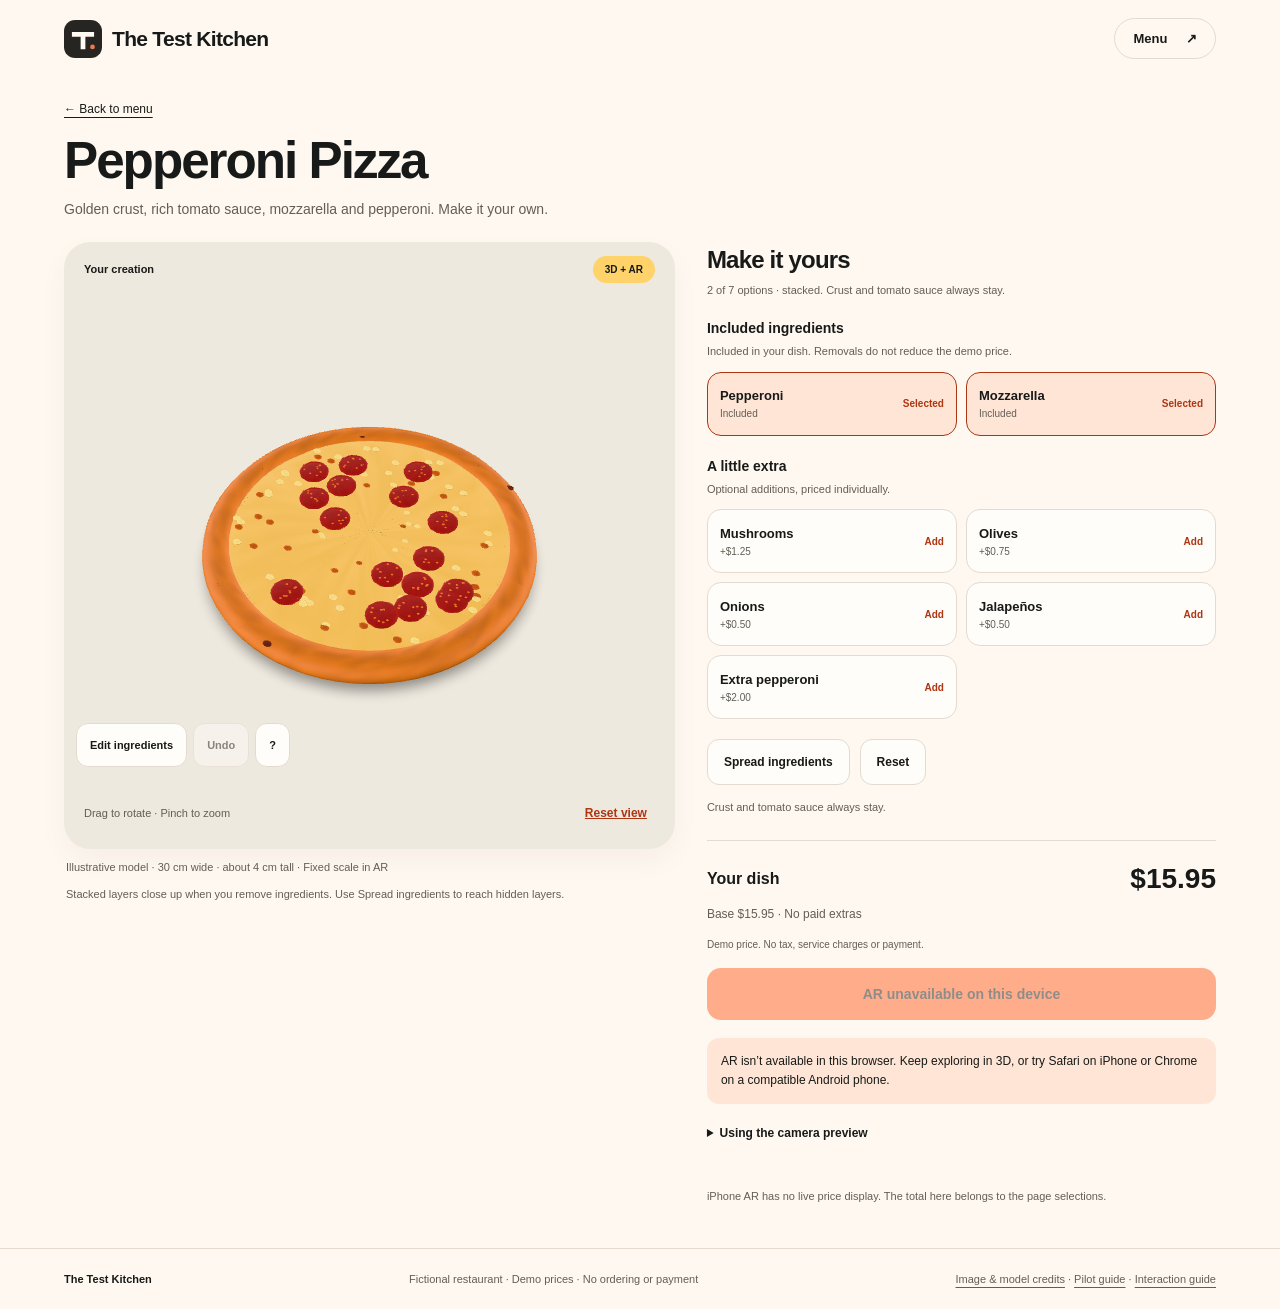
==== commit 8d3c3a71: "Refresh restaurant design and add shared ingredient drag-to-bin Add a brighter configurable fast-cas" ====
--- a/dish.html
+++ b/dish.html
@@ -1 +1 @@
-<!doctype html><html lang="en"><head><meta charset="utf-8"><meta name="viewport" content="width=device-width,initial-scale=1,viewport-fit=cover"><meta name="theme-color" content="#fffaf3"><meta name="description" content="Explore three favorites, customize your ingredients, and preview your dish on your table."><title>The Test Kitchen</title><link rel="icon" href="brand-mark.svg"><link rel="stylesheet" href="app.css?v=5"><script type="module" src="app.js?v=5"></script></head><body><a class="skip-link" href="#app">Skip to content</a><div id="app"><main class="empty-state"><h1>The Test Kitchen</h1><p role="status">Loading the menu…</p></main></div><noscript><p>Enable JavaScript to customize dishes. <a href="https://sites.google.com/view/the-test-kitchen-menu-demo">Visit the original menu</a>.</p></noscript></body></html>+<!doctype html><html lang="en"><head><meta charset="utf-8"><meta name="viewport" content="width=device-width,initial-scale=1,viewport-fit=cover"><meta name="theme-color" content="#fffaf3"><meta name="description" content="Explore three favorites, customize your ingredients, and preview your dish on your table."><title>The Test Kitchen</title><link rel="icon" href="brand-mark.svg"><link rel="stylesheet" href="app.css?v=6"><script type="module" src="app.js?v=6"></script></head><body><a class="skip-link" href="#app">Skip to content</a><div id="app"><main class="empty-state"><h1>The Test Kitchen</h1><p role="status">Loading the menu…</p></main></div><noscript><p>Enable JavaScript to customize dishes. <a href="https://sites.google.com/view/the-test-kitchen-menu-demo">Visit the original menu</a>.</p></noscript></body></html>
--- a/app.css
+++ b/app.css
@@ -1,4 +1,10 @@
-:root{font-family:Arial,Helvetica,sans-serif;color:var(--text);background:var(--background);--background:#fffaf3;--text:#262522;--accent:#b94123;--accentSoft:#fff0e8;--muted:#66615b;--line:#ded7ce;--radius:22px}*{box-sizing:border-box}body{margin:0}button,a,input{touch-action:manipulation}a{color:inherit;text-underline-offset:4px}button{font:inherit;cursor:pointer}button:disabled{cursor:default;opacity:.55}button:focus-visible,a:focus-visible,summary:focus-visible{outline:3px solid var(--accent);outline-offset:4px}[hidden]{display:none!important}.skip-link{position:absolute;top:-80px;left:20px;background:var(--text);color:white;padding:16px;z-index:30}.skip-link:focus{top:8px}.site-header{max-width:1320px;margin:auto;padding:26px 5%;display:flex;align-items:center;justify-content:space-between;border-bottom:1px solid var(--line);gap:20px}.wordmark{display:flex;gap:12px;align-items:center;text-decoration:none;font-weight:800;font-size:21px;letter-spacing:-.5px}.wordmark small{display:block;font-size:11px;font-weight:400;letter-spacing:.3px;margin-top:4px;color:var(--muted)}.back-link{font-size:14px;font-weight:700;text-decoration:none;padding:14px 0}.back-link span{margin-left:22px;color:var(--accent)}main{max-width:1320px;padding:36px 5% 0;margin:auto}.eyebrow{font-size:11px;font-weight:800;letter-spacing:2px;text-transform:uppercase;color:var(--accent);margin:0 0 20px}h1,h2,p{margin-top:0}h1{font-size:clamp(42px,6vw,76px);line-height:1.01;letter-spacing:-3px;font-weight:800;margin-bottom:22px}.menu-intro{padding:18px 0 34px;max-width:850px}.menu-intro>p:not(.eyebrow){max-width:520px;color:var(--muted);line-height:1.65;font-size:17px}.menu-meta{display:flex;flex-wrap:wrap;gap:18px;font-size:12px;margin-top:26px}.menu-meta span+span:before{content:'•';margin-right:18px;color:var(--accent)}.menu-cards{display:grid;grid-template-columns:repeat(3,minmax(0,1fr));gap:22px}.dish-card{border:1px solid var(--line);background:#fffdf8;border-radius:var(--radius);overflow:hidden}.card-image{display:block;position:relative;aspect-ratio:720/528;background:#e7e9df}.card-image img{width:100%;height:100%;object-fit:cover;display:block}.badge{border:1px solid #c7bfb4;border-radius:99px;padding:7px 11px;font-size:10px;white-space:nowrap}.card-image .badge{position:absolute;top:16px;left:16px;background:var(--background)}.card-body{padding:24px}.card-title{display:flex;align-items:start;justify-content:space-between;gap:12px}.card-title h2{font-size:24px;letter-spacing:-.8px;margin-bottom:14px;line-height:1.05}.card-title>strong{font-size:17px;white-space:nowrap;color:var(--accent)}.card-body p{font-size:14px;line-height:1.7;color:var(--muted);min-height:72px}.card-action{display:flex;justify-content:space-between;align-items:center;text-decoration:none;border-top:1px solid var(--line);padding-top:18px;color:var(--accent);font-size:14px;font-weight:800;min-height:48px}.card-action span{font-size:23px}.demo-note{font-size:12px;line-height:1.6;color:var(--muted);margin:24px 0 8px;max-width:760px}footer{max-width:1320px;margin:40px auto 0;padding:28px 5%;border-top:1px solid var(--line);display:flex;gap:20px;justify-content:space-between;flex-wrap:wrap;font-size:11px;color:var(--muted)}footer strong{color:var(--text)}.crumb{display:inline-block;padding:6px 0 20px;font-size:13px}.dish-heading{max-width:760px;padding:8px 0 20px}.dish-heading h1{font-size:clamp(38px,5vw,62px);letter-spacing:-2px}.dish-heading>p:last-child{font-size:16px;line-height:1.6;color:var(--muted);max-width:560px}.experience{display:grid;grid-template-columns:minmax(0,1.1fr) minmax(0,1fr);gap:42px;align-items:start}.viewer-column{position:sticky;top:20px;min-width:0}.viewer-panel{background:#e7e9df;border:1px solid #d6d9ce;border-radius:var(--radius);overflow:hidden}.viewer-topline,.viewer-bottomline{display:flex;align-items:center;justify-content:space-between;gap:12px;padding:18px 20px;font-size:11px}.viewer-topline>span:first-child{font-weight:700}.viewer-bottomline{border-top:1px solid #d6d9ce;color:#53594f}model-viewer{width:100%;height:465px;background:#e7e9df;--poster-color:transparent;--progress-bar-color:var(--accent)}.text-button{border:0;background:transparent;color:var(--accent);font-weight:700;min-height:44px;padding:8px;font-size:12px;text-decoration:underline}.model-note,.status{font-size:11px;line-height:1.6;color:var(--muted);margin:12px 2px}.recipe-customizer{background:#fffdf9;border:1px solid var(--line);border-radius:var(--radius);padding:24px}.recipe-heading h2{font-size:23px;letter-spacing:-.7px;margin-bottom:8px}.recipe-heading p{font-size:12px;color:var(--muted);line-height:1.6}fieldset{border:0;padding:0;margin:24px 0 0;min-width:0}legend{padding:0;font-weight:800;font-size:14px}.group-note{font-size:11px;color:var(--muted);line-height:1.5;margin:7px 0 12px}.ingredient-grid{display:grid;grid-template-columns:1fr 1fr;gap:9px}.ingredient-grid button{display:flex;align-items:center;justify-content:space-between;gap:10px;border:1px solid var(--line);background:var(--background);border-radius:12px;min-height:64px;padding:12px;text-align:left;color:var(--text)}.ingredient-grid button[aria-pressed=true]{border-color:var(--accent);background:var(--accentSoft)}.ingredient-label{font-weight:700;font-size:13px}.ingredient-label small{display:block;font-size:10px;font-weight:400;color:var(--muted);margin-top:5px}.ingredient-state{font-size:10px;color:var(--accent);font-weight:700}.recipe-actions{display:flex;gap:10px;margin-top:20px}.recipe-actions button{border:1px solid var(--text);border-radius:10px;background:var(--text);color:white;min-height:46px;padding:12px 16px;font-size:12px;font-weight:700}.recipe-actions button[data-reset]{background:transparent;color:var(--text)}.base-note{font-size:11px;color:var(--muted);line-height:1.5;margin:14px 0 0}.price-summary{padding:24px 2px}.price-summary>div{display:flex;justify-content:space-between;align-items:center;font-weight:700}.price-summary strong{font-size:28px}.price-summary p{font-size:12px;line-height:1.6;margin:10px 0;color:var(--muted)}.price-summary small{font-size:10px;color:var(--muted)}.primary-button,.primary-link,.native-ar-button{border:0;border-radius:12px;background:var(--accent);color:white;min-height:54px;padding:16px 22px;font-size:14px;font-weight:800;text-decoration:none}.primary-link{display:inline-flex;align-items:center}.action-dock{display:flex;align-items:center;gap:14px}.action-dock>div{display:none}.primary-button{width:100%}.help{margin:22px 0;border-top:1px solid var(--line);padding-top:20px;font-size:12px;line-height:1.65;color:var(--muted)}.help summary{font-weight:700;cursor:pointer;color:var(--text);min-height:44px}.help img{vertical-align:middle}.help a{color:var(--accent)}#ios-fallback[aria-disabled=true]{pointer-events:none;opacity:.5}.notice,.phone-note{padding:14px;border-left:3px solid var(--accent);background:var(--accentSoft);font-size:12px;line-height:1.6;margin-top:18px}.price-caveat{font-size:11px;color:var(--muted);line-height:1.5}.loading-indicator{position:absolute;inset:0;display:flex;align-items:center;justify-content:center;text-align:center;padding:30px;font-size:14px;background:#e7e9df;line-height:1.6}.native-ar-button{position:absolute;bottom:20px;left:50%;transform:translateX(-50%);white-space:nowrap}.is-loading .native-ar-button{display:none}.ar-customizer{display:none;position:absolute;left:12px;right:12px;bottom:max(16px,env(safe-area-inset-bottom));max-width:470px;max-height:46svh;overflow:auto;margin:auto;padding:16px;background:var(--background);border-radius:16px;color:var(--text);pointer-events:auto}.ar-customizer fieldset{margin-top:12px}.ar-customizer .group-note{display:none}.ar-customizer p{font-size:11px;line-height:1.5;margin:8px 0}.ar-customizer .ingredient-grid button{min-height:48px;padding:9px}.ar-customizer .recipe-actions{margin-top:12px}.ar-tracking-hint{display:none}model-viewer[ar-status=session-started] .ar-customizer,model-viewer[ar-status=object-placed] .ar-customizer{display:block}model-viewer[ar-status=object-placed] .ar-placement-hint{display:none}model-viewer[ar-tracking=not-tracking] .ar-tracking-hint{display:block}model-viewer[ar-tracking=not-tracking] .ar-placement-hint{display:none}model-viewer[ar-status=session-started] .loading-indicator,model-viewer[ar-status=object-placed] .loading-indicator{display:none}.empty-state{padding-top:70px;padding-bottom:70px;max-width:850px}.empty-state p{line-height:1.7;color:var(--muted)}.unavailable-image{width:240px;border-radius:20px;margin-bottom:30px}.document{max-width:850px;line-height:1.7}.document h1{font-size:44px}.document h2{margin-top:32px}.document li{margin-bottom:10px}.document textarea,.document input,.document select{font:inherit;width:100%;padding:12px;border:1px solid var(--line);border-radius:8px}.document label{display:block;margin:20px 0 8px}.document .qr{width:220px;height:auto}
-@media(max-width:1000px){.experience{gap:24px}.card-title{display:block}.card-title strong{display:block;margin-bottom:12px}.card-body{padding:20px}.card-body p{min-height:92px}.wordmark{font-size:19px}}
-@media(max-width:700px){.site-header{padding:18px 5%}.wordmark{font-size:18px}.wordmark img{width:38px;height:38px}main{padding:25px 5% 0}h1{font-size:51px;letter-spacing:-2px}.menu-intro{padding:14px 0 28px}.menu-intro>p:not(.eyebrow){font-size:15px}.menu-meta{gap:12px;font-size:10px}.menu-meta span+span:before{margin-right:12px}.menu-cards{grid-template-columns:1fr;gap:24px}.card-title{display:flex}.card-title strong{margin:0}.card-body p{min-height:0}.card-body{padding:22px}.card-title h2{font-size:25px}.experience{display:block}.viewer-column{position:static}.viewer-topline,.viewer-bottomline{padding:12px 16px}model-viewer{height:320px;max-height:48svh;min-height:240px}.details{margin-top:24px}.recipe-customizer{padding:20px}.dish-heading h1{font-size:42px}.dish-heading>p:last-child{font-size:14px}.action-dock{position:fixed;bottom:0;left:0;right:0;background:var(--background);border-top:1px solid var(--line);padding:12px 5% calc(12px + env(safe-area-inset-bottom));z-index:8}.action-dock>div{display:block;min-width:70px}.action-dock small{display:block;font-size:10px;color:var(--muted)}.action-dock strong{display:block;font-size:20px;margin-top:4px}.action-dock .primary-button{flex:1;padding:14px 10px;font-size:12px}.experience~*{scroll-margin-bottom:110px}body:has(.action-dock){padding-bottom:calc(100px + env(safe-area-inset-bottom))}.ingredient-grid button{min-height:64px}.ar-customizer .ingredient-grid button{min-height:48px}footer{margin-top:28px;gap:14px}.empty-state h1{font-size:38px}}
+:root{font-family:Arial,Helvetica,sans-serif;color:var(--text);background:var(--background);--background:#fff8f0;--text:#171a18;--accent:#ff5a1f;--accentInk:#171a18;--accentText:#ad3512;--accentSoft:#ffe5d6;--secondary:#ffd36a;--muted:#625e56;--line:#e4dacf;--surface:#fffdf9;--radius:26px;--shadow:0 12px 30px #3724130a;--motion:180ms}*{box-sizing:border-box}body{margin:0}button,a,input{touch-action:manipulation}a{color:inherit;text-underline-offset:4px}button{font:inherit;cursor:pointer}button:disabled{cursor:default;opacity:.48}button:focus-visible,a:focus-visible,summary:focus-visible{outline:3px solid var(--text);outline-offset:4px}[hidden]{display:none!important}.sr-only{position:absolute;width:1px;height:1px;overflow:hidden;clip-path:inset(50%)}.skip-link{position:absolute;top:-80px;left:20px;background:var(--text);color:white;padding:16px;z-index:30}.skip-link:focus{top:8px}.site-header{max-width:1380px;margin:auto;padding:18px 5%;display:flex;align-items:center;justify-content:space-between;gap:20px}.wordmark{display:flex;gap:10px;align-items:center;text-decoration:none;font-weight:800;font-size:21px;letter-spacing:-.7px}.wordmark small{display:none}.wordmark img{width:38px;height:38px}.back-link{white-space:nowrap;flex-shrink:0;font-size:13px;font-weight:700;text-decoration:none;padding:12px 18px;border:1px solid var(--line);border-radius:99px}.back-link span{margin-left:15px}main{max-width:1380px;padding:22px 5% 0;margin:auto}.eyebrow{font-size:10px;font-weight:800;letter-spacing:1.8px;text-transform:uppercase;color:var(--accentText);margin:0 0 12px}h1,h2,p{margin-top:0}h1{font-size:clamp(42px,5.4vw,72px);line-height:.99;letter-spacing:-3px;font-weight:850;margin-bottom:18px}.menu-intro{display:grid;grid-template-columns:1.4fr 1fr;column-gap:30px;align-items:end;padding:8px 0 28px}.menu-intro .eyebrow{grid-column:1/-1}.menu-intro h1{margin-bottom:0}.menu-intro h1 span{color:var(--accentText)}.menu-intro>p:not(.eyebrow){max-width:360px;color:var(--muted);line-height:1.6;font-size:15px;margin:0 0 4px}.menu-cards{display:grid;grid-template-columns:repeat(3,minmax(0,1fr));gap:22px}.dish-card{background:var(--surface);border-radius:var(--radius);overflow:hidden;box-shadow:var(--shadow);border:1px solid var(--line);transition:box-shadow var(--motion),transform var(--motion)}.card-image{display:block;position:relative;aspect-ratio:720/528;background:#e3e3df}.card-image img{width:100%;height:100%;object-fit:contain;display:block}.badge{border-radius:99px;padding:8px 12px;font-size:10px;font-weight:800;white-space:nowrap;background:var(--secondary);color:var(--text)}.card-image .badge{position:absolute;top:16px;left:16px}.card-body{padding:22px}.card-title{display:flex;align-items:start;justify-content:space-between;gap:12px}.card-title h2{font-size:23px;letter-spacing:-.9px;margin-bottom:12px;line-height:1.07}.card-title>strong{font-size:17px;white-space:nowrap;line-height:1.5}.card-body p{font-size:13px;line-height:1.65;color:var(--muted);min-height:66px;margin-bottom:20px}.card-action,.primary-button,.primary-link,.native-ar-button{display:flex;justify-content:space-between;align-items:center;text-decoration:none;border:0;border-radius:14px;padding:15px 19px;background:var(--accent);color:var(--accentInk);font-size:14px;font-weight:800;min-height:52px;transition:filter var(--motion),transform var(--motion)}.card-action span{font-size:22px;line-height:1}.primary-link{display:inline-flex}.primary-button{justify-content:center;width:100%}.demo-note{font-size:12px;line-height:1.6;color:var(--muted);margin:22px 0 8px;max-width:800px}footer{max-width:1380px;margin:32px auto 0;padding:24px 5%;border-top:1px solid var(--line);display:flex;gap:20px;justify-content:space-between;flex-wrap:wrap;font-size:11px;color:var(--muted)}footer strong{color:var(--text)}.crumb{display:inline-block;padding:0 0 20px;font-size:12px}.dish-heading{max-width:760px;padding:0 0 22px}.dish-heading .eyebrow{display:none}.dish-heading h1{font-size:clamp(36px,4vw,54px);letter-spacing:-2px;margin-bottom:12px}.dish-heading>p:last-child{font-size:14px;line-height:1.5;color:var(--muted);max-width:560px;margin:0}.experience{display:grid;grid-template-columns:minmax(0,1.2fr) minmax(0,1fr);gap:32px;align-items:start}.viewer-column{position:sticky;top:16px;min-width:0}.viewer-panel{background:#eee9df;border-radius:var(--radius);overflow:hidden;box-shadow:var(--shadow)}.viewer-topline,.viewer-bottomline{display:flex;align-items:center;justify-content:space-between;gap:12px;padding:14px 20px;font-size:11px}.viewer-topline>span:first-child{font-weight:800}.viewer-bottomline{color:var(--muted)}model-viewer{position:relative;width:100%;height:480px;background:#eee9df;--poster-color:transparent;--progress-bar-color:var(--accent)}.text-button{border:0;background:transparent;color:var(--accentText);font-weight:700;min-height:44px;padding:8px;font-size:12px;text-decoration:underline}.model-note,.status{font-size:11px;line-height:1.6;color:var(--muted);margin:10px 2px}.recipe-customizer{padding:4px 0}.recipe-heading h2{font-size:24px;letter-spacing:-.8px;margin-bottom:8px}.recipe-heading p{font-size:11px;color:var(--muted);line-height:1.5}fieldset{border:0;padding:0;margin:22px 0 0;min-width:0}legend{padding:0;font-weight:800;font-size:14px}.group-note{font-size:11px;color:var(--muted);line-height:1.5;margin:7px 0 12px}.ingredient-grid{display:grid;grid-template-columns:1fr 1fr;gap:9px}.ingredient-grid button{display:flex;align-items:center;justify-content:space-between;gap:10px;border:1px solid var(--line);background:var(--surface);border-radius:14px;min-height:64px;padding:12px;text-align:left;color:var(--text);transition:background var(--motion),border-color var(--motion)}.ingredient-grid button[aria-pressed=true]{border-color:var(--accentText);background:var(--accentSoft)}.ingredient-label{font-weight:700;font-size:13px}.ingredient-label small{display:block;font-size:10px;font-weight:400;color:var(--muted);margin-top:5px}.ingredient-state{font-size:10px;color:var(--accentText);font-weight:700}.recipe-actions{display:flex;gap:10px;margin-top:20px}.recipe-actions button,.tray-body>[data-reset]{border:1px solid var(--line);border-radius:12px;background:var(--surface);color:var(--text);min-height:46px;padding:12px 16px;font-size:12px;font-weight:700}.base-note{font-size:11px;color:var(--muted);line-height:1.5;margin:14px 0 0}.price-summary{padding:22px 0 16px;border-top:1px solid var(--line);margin-top:20px}.price-summary>div{display:flex;justify-content:space-between;align-items:center;font-weight:700}.price-summary strong{font-size:28px}.price-summary p{font-size:12px;line-height:1.6;margin:10px 0;color:var(--muted)}.price-summary small{font-size:10px;color:var(--muted)}.action-dock{display:flex;align-items:center;gap:14px}.action-dock>div{display:none}.help{margin:20px 0;font-size:12px;line-height:1.65;color:var(--muted)}.help summary{font-weight:700;cursor:pointer;color:var(--text);min-height:44px}.help img{vertical-align:middle}.help a{color:var(--accentText)}#ios-fallback[aria-disabled=true]{pointer-events:none;opacity:.5}.notice,.phone-note{padding:14px;border-radius:12px;background:var(--accentSoft);font-size:12px;line-height:1.6;margin-top:18px}.price-caveat{font-size:11px;color:var(--muted);line-height:1.5}.loading-indicator{position:absolute;inset:0;z-index:7;display:flex;align-items:center;justify-content:center;text-align:center;padding:30px;font-size:14px;background:#eee9df;line-height:1.6}.native-ar-button{display:none}.interaction-ui{position:absolute;inset:0;pointer-events:none;color:var(--text);font-size:12px}.pick-surface{position:absolute;inset:0;pointer-events:auto;touch-action:none;z-index:1}.editor-top{position:absolute;top:8px;left:14px;right:14px;z-index:2;pointer-events:none}.edit-message,.selection-label{max-width:340px;width:fit-content;border-radius:10px;padding:8px 10px;background:var(--surface);font-size:11px;line-height:1.5;margin:0 0 6px;box-shadow:var(--shadow)}.edit-message:empty,.selection-label:empty{display:none}.selection-label{background:var(--secondary);font-weight:700}.trash-target{position:absolute;right:max(16px,env(safe-area-inset-right));top:46%;width:56px;height:56px;border:1px solid var(--line);border-radius:18px;background:var(--surface);color:var(--text);display:flex;align-items:center;justify-content:center;flex-direction:column;gap:2px;z-index:4;pointer-events:auto;padding:7px;box-shadow:var(--shadow);transition:width var(--motion),height var(--motion),background var(--motion);touch-action:none}.trash-target span{font-size:9px;font-weight:700}.dragging .trash-target{width:88px;height:88px;border:2px dashed var(--accentText)}.trash-target.over-bin{background:var(--secondary);border:2px solid var(--text)}.drag-ghost{position:absolute;z-index:6;background:var(--secondary);border:2px solid var(--text);padding:14px 18px;border-radius:30px;font-size:13px;font-weight:800;max-width:150px;pointer-events:none;box-shadow:0 8px 20px #0002}.edit-toolbar{position:absolute;bottom:10px;left:12px;display:flex;gap:6px;z-index:3;pointer-events:auto}.edit-toolbar button,.ar-bottom-actions button{border:1px solid var(--line);border-radius:12px;min-height:44px;padding:10px 13px;background:var(--surface);color:var(--text);font-weight:700;font-size:11px}.edit-toolbar [aria-pressed=true]{background:var(--text);color:var(--background)}.ar-customizer,.ar-heading{display:none}.exit-ar{position:absolute;top:max(12px,env(safe-area-inset-top));left:max(12px,env(safe-area-inset-left));min-height:44px;border:0;border-radius:99px;background:var(--surface);color:var(--text);padding:12px 18px;pointer-events:auto;font-weight:700}
+/* Only this viewer's actual WebXR DOM overlay gets camera controls. */
+.in-ar{position:fixed;inset:0}.in-ar .ar-heading{display:block;position:absolute;top:max(14px,env(safe-area-inset-top));right:max(14px,env(safe-area-inset-right));padding:10px 14px;border-radius:99px;background:var(--surface);font-weight:800;max-width:60%;z-index:3}.in-ar .editor-top{top:calc(68px + env(safe-area-inset-top))}.in-ar .ar-customizer{display:block;position:absolute;left:max(12px,env(safe-area-inset-left));right:max(12px,env(safe-area-inset-right));bottom:calc(10px + env(safe-area-inset-bottom));z-index:3;pointer-events:auto;max-width:520px;margin:auto}.ingredient-tray{background:var(--surface);border:1px solid var(--line);border-radius:18px;box-shadow:var(--shadow)}.ingredient-tray summary{padding:14px 16px;min-height:52px;cursor:pointer;font-weight:800}.ingredient-tray summary span{float:right;font-size:16px}.ingredient-tray summary small{font-size:9px;font-weight:400;margin-left:8px}.tray-body{max-height:30svh;overflow:auto;padding:0 14px 14px;overscroll-behavior:contain}.tray-body fieldset{margin-top:12px}.tray-body .group-note{display:none}.tray-body .ingredient-grid button{min-height:48px}.tray-body>[data-reset]{margin-top:12px}.ar-bottom-actions{margin-top:8px}.in-ar .edit-toolbar{left:auto;right:max(12px,env(safe-area-inset-right));bottom:calc(10px + env(safe-area-inset-bottom));z-index:5}.in-ar .ar-bottom-actions{padding-right:215px}.in-ar .ar-bottom-actions button{padding:10px}.in-ar .trash-target{top:40%}.in-ar:has(.ingredient-tray[open]) .trash-target{top:30%}.in-ar:has(.ingredient-tray[open]) .pick-surface{pointer-events:none}.in-ar:has(.ingredient-tray[open]) .trash-target{visibility:hidden}model-viewer[ar-status=session-started] .loading-indicator,model-viewer[ar-status=object-placed] .loading-indicator{display:none}.empty-state{padding-top:70px;padding-bottom:70px;max-width:850px}.empty-state p{line-height:1.7;color:var(--muted)}.unavailable-image{width:240px;border-radius:20px;margin-bottom:30px}.document{max-width:850px;line-height:1.7}.document h1{font-size:44px}.document h2{margin-top:32px}.document li{margin-bottom:10px}.document textarea,.document input,.document select{font:inherit;width:100%;padding:12px;border:1px solid var(--line);border-radius:8px}.document label{display:block;margin:20px 0 8px}.document .qr{width:220px;height:auto}
+@media(hover:hover){.card-action:hover,.primary-button:hover{filter:brightness(.94)}.dish-card:hover{transform:translateY(-3px);box-shadow:0 16px 36px #37241314}}
+@media(max-width:1000px){.experience{gap:24px}.card-title{display:block}.card-title strong{display:block;margin-bottom:12px}.card-body{padding:18px}.card-body p{min-height:86px}.wordmark{font-size:19px}}
+@media(max-width:700px){.site-header{padding:14px 5%}.wordmark{font-size:18px}.wordmark img{width:34px;height:34px}main{padding:14px 5% 0}.menu-intro{display:block;padding:4px 0 22px}.menu-intro .eyebrow{margin-bottom:10px}.menu-intro h1{font-size:46px;letter-spacing:-2px;margin-bottom:12px}.menu-intro h1 br{display:none}.menu-intro h1 span{display:inline}.menu-intro>p:not(.eyebrow){font-size:13px;line-height:1.5;max-width:400px}.menu-cards{grid-template-columns:1fr;gap:22px}.card-title{display:flex}.card-title strong{margin:0}.card-body p{min-height:0;margin-bottom:16px}.card-body{padding:20px}.card-title h2{font-size:24px}.experience{display:block}.viewer-column{position:static}.viewer-topline,.viewer-bottomline{padding:10px 14px}model-viewer{height:380px;max-height:60svh;min-height:310px}.details{margin-top:24px}.dish-heading{padding-bottom:18px}.dish-heading h1{font-size:37px}.dish-heading>p:last-child{font-size:13px}.action-dock{position:fixed;bottom:0;left:0;right:0;background:var(--background);border-top:1px solid var(--line);padding:12px 5% calc(12px + env(safe-area-inset-bottom));z-index:8}.action-dock>div{display:block;min-width:70px}.action-dock small{display:block;font-size:10px;color:var(--muted)}.action-dock strong{display:block;font-size:20px;margin-top:4px}.action-dock .primary-button{flex:1;padding:14px 10px;font-size:12px}body:has(.action-dock){padding-bottom:calc(110px + env(safe-area-inset-bottom))}footer{margin-top:28px;gap:14px}.empty-state h1{font-size:38px}.edit-message{max-width:260px}.in-ar .ar-bottom-actions{padding-right:0}.in-ar .ar-bottom-actions button{max-width:112px;min-height:48px}.in-ar .edit-toolbar button{padding:10px;font-size:10px;min-height:48px}}
+@media(max-height:520px) and (orientation:landscape){.in-ar .ar-customizer{left:12px;right:auto;width:52%;max-width:380px}.in-ar .edit-toolbar{right:12px}.in-ar .ar-bottom-actions{padding:0}.in-ar .trash-target{top:43%}.in-ar .tray-body{max-height:30svh}.in-ar .editor-top{left:110px;top:10px;right:170px}.in-ar .ar-heading{max-width:165px;font-size:10px}}
 @media(prefers-reduced-motion:reduce){*{scroll-behavior:auto!important;animation:none!important;transition:none!important}}
+@media(max-width:700px){.in-ar .edit-toolbar [data-edit-mode]{max-width:88px}}
+@media(max-height:520px) and (orientation:landscape){.experience{display:block}.viewer-column{position:static}model-viewer{height:300px}.details{margin-top:24px}}
